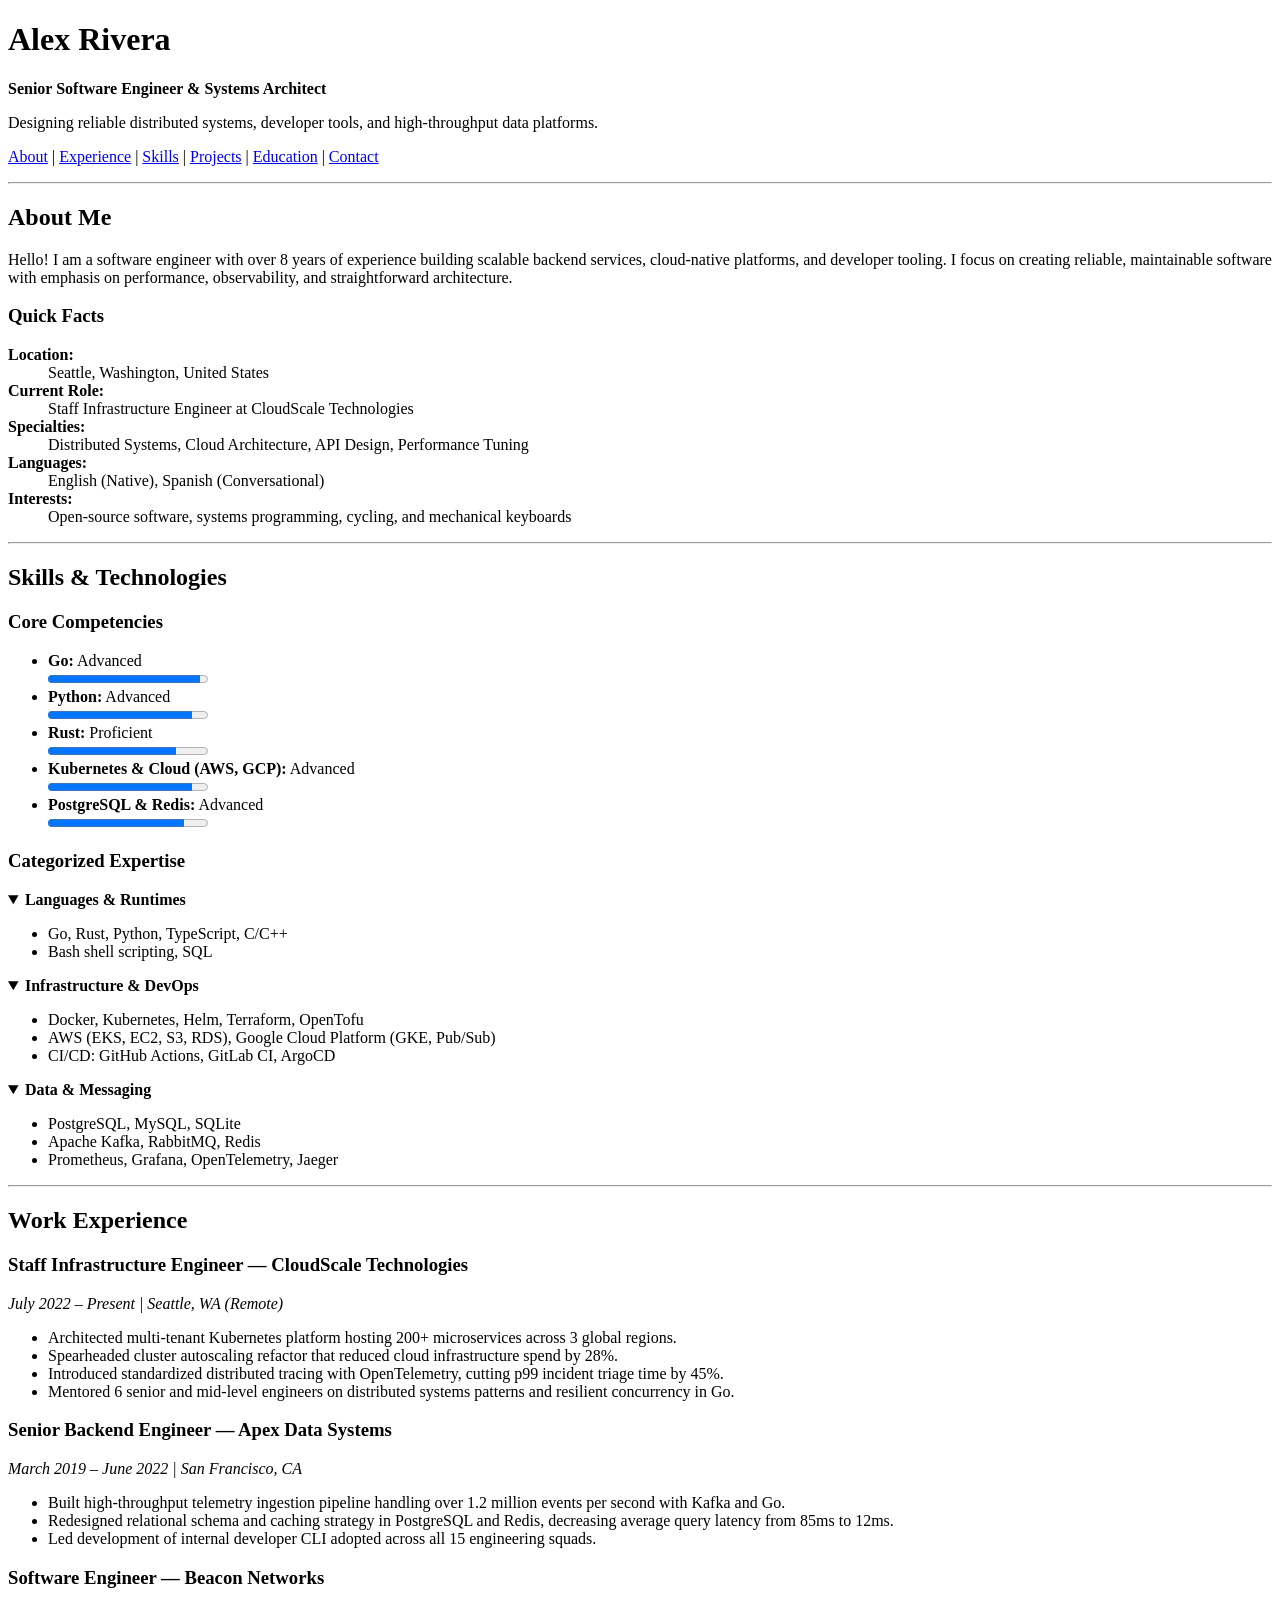
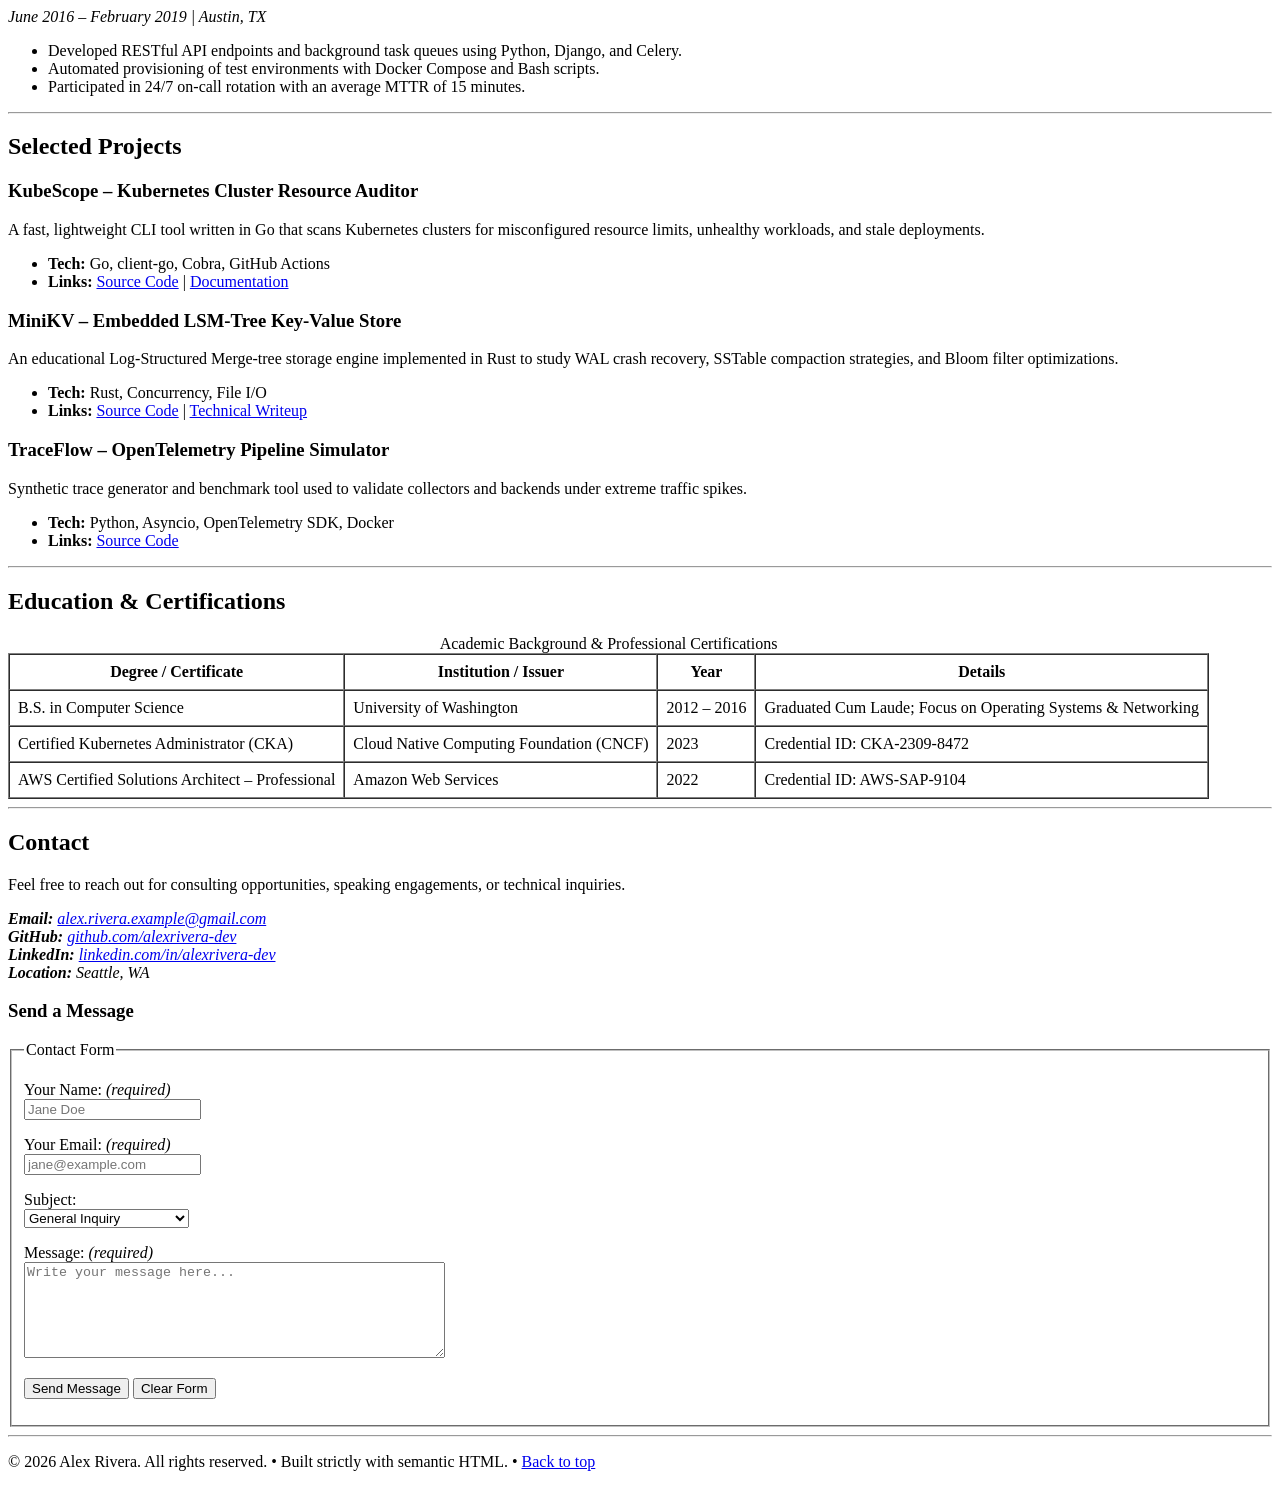
==== index.html @ 37f7c5a9 "initial website" ====
<!DOCTYPE html>
<html lang="en">

<head>
  <meta charset="UTF-8">
  <meta name="viewport" content="width=device-width, initial-scale=1.0">
  <title>Alex Rivera | Software Engineer &amp; Systems Architect</title>
</head>

<body>

  <!-- Header Section -->
  <header id="top">
    <h1>Alex Rivera</h1>
    <p><strong>Senior Software Engineer &amp; Systems Architect</strong></p>
    <p>Designing reliable distributed systems, developer tools, and high-throughput data platforms.</p>

    <nav aria-label="Page Navigation">
      <p>
        <a href="#about">About</a> |
        <a href="#experience">Experience</a> |
        <a href="#skills">Skills</a> |
        <a href="#projects">Projects</a> |
        <a href="#education">Education</a> |
        <a href="#contact">Contact</a>
      </p>
    </nav>
  </header>

  <hr>

  <!-- Main Content -->
  <main>
    <!-- About Section -->
    <section id="about">
      <h2>About Me</h2>
      <p>
        Hello! I am a software engineer with over 8 years of experience building scalable backend services,
        cloud-native platforms, and developer tooling. I focus on creating reliable, maintainable software
        with emphasis on performance, observability, and straightforward architecture.
      </p>

      <h3>Quick Facts</h3>
      <dl>
        <dt><strong>Location:</strong></dt>
        <dd>Seattle, Washington, United States</dd>

        <dt><strong>Current Role:</strong></dt>
        <dd>Staff Infrastructure Engineer at CloudScale Technologies</dd>

        <dt><strong>Specialties:</strong></dt>
        <dd>Distributed Systems, Cloud Architecture, API Design, Performance Tuning</dd>

        <dt><strong>Languages:</strong></dt>
        <dd>English (Native), Spanish (Conversational)</dd>

        <dt><strong>Interests:</strong></dt>
        <dd>Open-source software, systems programming, cycling, and mechanical keyboards</dd>
      </dl>
    </section>

    <hr>

    <!-- Skills Section -->
    <section id="skills">
      <h2>Skills &amp; Technologies</h2>

      <h3>Core Competencies</h3>
      <ul>
        <li>
          <strong>Go:</strong> Advanced
          <br>
          <progress value="95" max="100">95%</progress>
        </li>
        <li>
          <strong>Python:</strong> Advanced
          <br>
          <progress value="90" max="100">90%</progress>
        </li>
        <li>
          <strong>Rust:</strong> Proficient
          <br>
          <progress value="80" max="100">80%</progress>
        </li>
        <li>
          <strong>Kubernetes &amp; Cloud (AWS, GCP):</strong> Advanced
          <br>
          <progress value="90" max="100">90%</progress>
        </li>
        <li>
          <strong>PostgreSQL &amp; Redis:</strong> Advanced
          <br>
          <progress value="85" max="100">85%</progress>
        </li>
      </ul>

      <h3>Categorized Expertise</h3>
      <details open>
        <summary><strong>Languages &amp; Runtimes</strong></summary>
        <ul>
          <li>Go, Rust, Python, TypeScript, C/C++</li>
          <li>Bash shell scripting, SQL</li>
        </ul>
      </details>

      <details open>
        <summary><strong>Infrastructure &amp; DevOps</strong></summary>
        <ul>
          <li>Docker, Kubernetes, Helm, Terraform, OpenTofu</li>
          <li>AWS (EKS, EC2, S3, RDS), Google Cloud Platform (GKE, Pub/Sub)</li>
          <li>CI/CD: GitHub Actions, GitLab CI, ArgoCD</li>
        </ul>
      </details>

      <details open>
        <summary><strong>Data &amp; Messaging</strong></summary>
        <ul>
          <li>PostgreSQL, MySQL, SQLite</li>
          <li>Apache Kafka, RabbitMQ, Redis</li>
          <li>Prometheus, Grafana, OpenTelemetry, Jaeger</li>
        </ul>
      </details>
    </section>

    <hr>

    <!-- Experience Section -->
    <section id="experience">
      <h2>Work Experience</h2>

      <article>
        <h3>Staff Infrastructure Engineer &mdash; CloudScale Technologies</h3>
        <p><em>July 2022 &ndash; Present | Seattle, WA (Remote)</em></p>
        <ul>
          <li>Architected multi-tenant Kubernetes platform hosting 200+ microservices across 3 global regions.</li>
          <li>Spearheaded cluster autoscaling refactor that reduced cloud infrastructure spend by 28%.</li>
          <li>Introduced standardized distributed tracing with OpenTelemetry, cutting p99 incident triage time by 45%.
          </li>
          <li>Mentored 6 senior and mid-level engineers on distributed systems patterns and resilient concurrency in Go.
          </li>
        </ul>
      </article>

      <article>
        <h3>Senior Backend Engineer &mdash; Apex Data Systems</h3>
        <p><em>March 2019 &ndash; June 2022 | San Francisco, CA</em></p>
        <ul>
          <li>Built high-throughput telemetry ingestion pipeline handling over 1.2 million events per second with Kafka
            and Go.</li>
          <li>Redesigned relational schema and caching strategy in PostgreSQL and Redis, decreasing average query
            latency from 85ms to 12ms.</li>
          <li>Led development of internal developer CLI adopted across all 15 engineering squads.</li>
        </ul>
      </article>

      <article>
        <h3>Software Engineer &mdash; Beacon Networks</h3>
        <p><em>June 2016 &ndash; February 2019 | Austin, TX</em></p>
        <ul>
          <li>Developed RESTful API endpoints and background task queues using Python, Django, and Celery.</li>
          <li>Automated provisioning of test environments with Docker Compose and Bash scripts.</li>
          <li>Participated in 24/7 on-call rotation with an average MTTR of 15 minutes.</li>
        </ul>
      </article>
    </section>

    <hr>

    <!-- Projects Section -->
    <section id="projects">
      <h2>Selected Projects</h2>

      <article>
        <h3>KubeScope &ndash; Kubernetes Cluster Resource Auditor</h3>
        <p>
          A fast, lightweight CLI tool written in Go that scans Kubernetes clusters for misconfigured resource limits,
          unhealthy workloads, and stale deployments.
        </p>
        <ul>
          <li><strong>Tech:</strong> Go, client-go, Cobra, GitHub Actions</li>
          <li><strong>Links:</strong> <a href="https://github.com" target="_blank" rel="noopener noreferrer">Source
              Code</a> | <a href="https://github.com" target="_blank" rel="noopener noreferrer">Documentation</a></li>
        </ul>
      </article>

      <article>
        <h3>MiniKV &ndash; Embedded LSM-Tree Key-Value Store</h3>
        <p>
          An educational Log-Structured Merge-tree storage engine implemented in Rust to study WAL crash recovery,
          SSTable compaction strategies, and Bloom filter optimizations.
        </p>
        <ul>
          <li><strong>Tech:</strong> Rust, Concurrency, File I/O</li>
          <li><strong>Links:</strong> <a href="https://github.com" target="_blank" rel="noopener noreferrer">Source
              Code</a> | <a href="https://github.com" target="_blank" rel="noopener noreferrer">Technical Writeup</a>
          </li>
        </ul>
      </article>

      <article>
        <h3>TraceFlow &ndash; OpenTelemetry Pipeline Simulator</h3>
        <p>
          Synthetic trace generator and benchmark tool used to validate collectors and backends under extreme traffic
          spikes.
        </p>
        <ul>
          <li><strong>Tech:</strong> Python, Asyncio, OpenTelemetry SDK, Docker</li>
          <li><strong>Links:</strong> <a href="https://github.com" target="_blank" rel="noopener noreferrer">Source
              Code</a></li>
        </ul>
      </article>
    </section>

    <hr>

    <!-- Education & Credentials Section -->
    <section id="education">
      <h2>Education &amp; Certifications</h2>

      <table border="1" cellpadding="8" cellspacing="0">
        <caption>Academic Background &amp; Professional Certifications</caption>
        <thead>
          <tr>
            <th scope="col">Degree / Certificate</th>
            <th scope="col">Institution / Issuer</th>
            <th scope="col">Year</th>
            <th scope="col">Details</th>
          </tr>
        </thead>
        <tbody>
          <tr>
            <td>B.S. in Computer Science</td>
            <td>University of Washington</td>
            <td>2012 &ndash; 2016</td>
            <td>Graduated Cum Laude; Focus on Operating Systems &amp; Networking</td>
          </tr>
          <tr>
            <td>Certified Kubernetes Administrator (CKA)</td>
            <td>Cloud Native Computing Foundation (CNCF)</td>
            <td>2023</td>
            <td>Credential ID: CKA-2309-8472</td>
          </tr>
          <tr>
            <td>AWS Certified Solutions Architect &ndash; Professional</td>
            <td>Amazon Web Services</td>
            <td>2022</td>
            <td>Credential ID: AWS-SAP-9104</td>
          </tr>
        </tbody>
      </table>
    </section>

    <hr>

    <!-- Contact Section -->
    <section id="contact">
      <h2>Contact</h2>
      <p>Feel free to reach out for consulting opportunities, speaking engagements, or technical inquiries.</p>

      <address>
        <p>
          <strong>Email:</strong> <a href="mailto:alex.rivera.example@gmail.com">alex.rivera.example@gmail.com</a><br>
          <strong>GitHub:</strong> <a href="https://github.com" target="_blank"
            rel="noopener noreferrer">github.com/alexrivera-dev</a><br>
          <strong>LinkedIn:</strong> <a href="https://linkedin.com" target="_blank"
            rel="noopener noreferrer">linkedin.com/in/alexrivera-dev</a><br>
          <strong>Location:</strong> Seattle, WA
        </p>
      </address>

      <h3>Send a Message</h3>
      <form action="#" method="post">
        <fieldset>
          <legend>Contact Form</legend>

          <p>
            <label for="name">Your Name: <em>(required)</em></label><br>
            <input type="text" id="name" name="name" required placeholder="Jane Doe">
          </p>

          <p>
            <label for="email">Your Email: <em>(required)</em></label><br>
            <input type="email" id="email" name="email" required placeholder="jane@example.com">
          </p>

          <p>
            <label for="subject">Subject:</label><br>
            <select id="subject" name="subject">
              <option value="general">General Inquiry</option>
              <option value="consulting">Consulting / Contracting</option>
              <option value="speaking">Speaking / Conference</option>
              <option value="other">Other</option>
            </select>
          </p>

          <p>
            <label for="message">Message: <em>(required)</em></label><br>
            <textarea id="message" name="message" rows="6" cols="50" required
              placeholder="Write your message here..."></textarea>
          </p>

          <p>
            <button type="submit">Send Message</button>
            <button type="reset">Clear Form</button>
          </p>
        </fieldset>
      </form>
    </section>
  </main>

  <hr>

  <!-- Footer -->
  <footer>
    <p>
      &copy; 2026 Alex Rivera. All rights reserved.
      &bull; Built strictly with semantic HTML.
      &bull; <a href="#top">Back to top</a>
    </p>
  </footer>

</body>

</html>
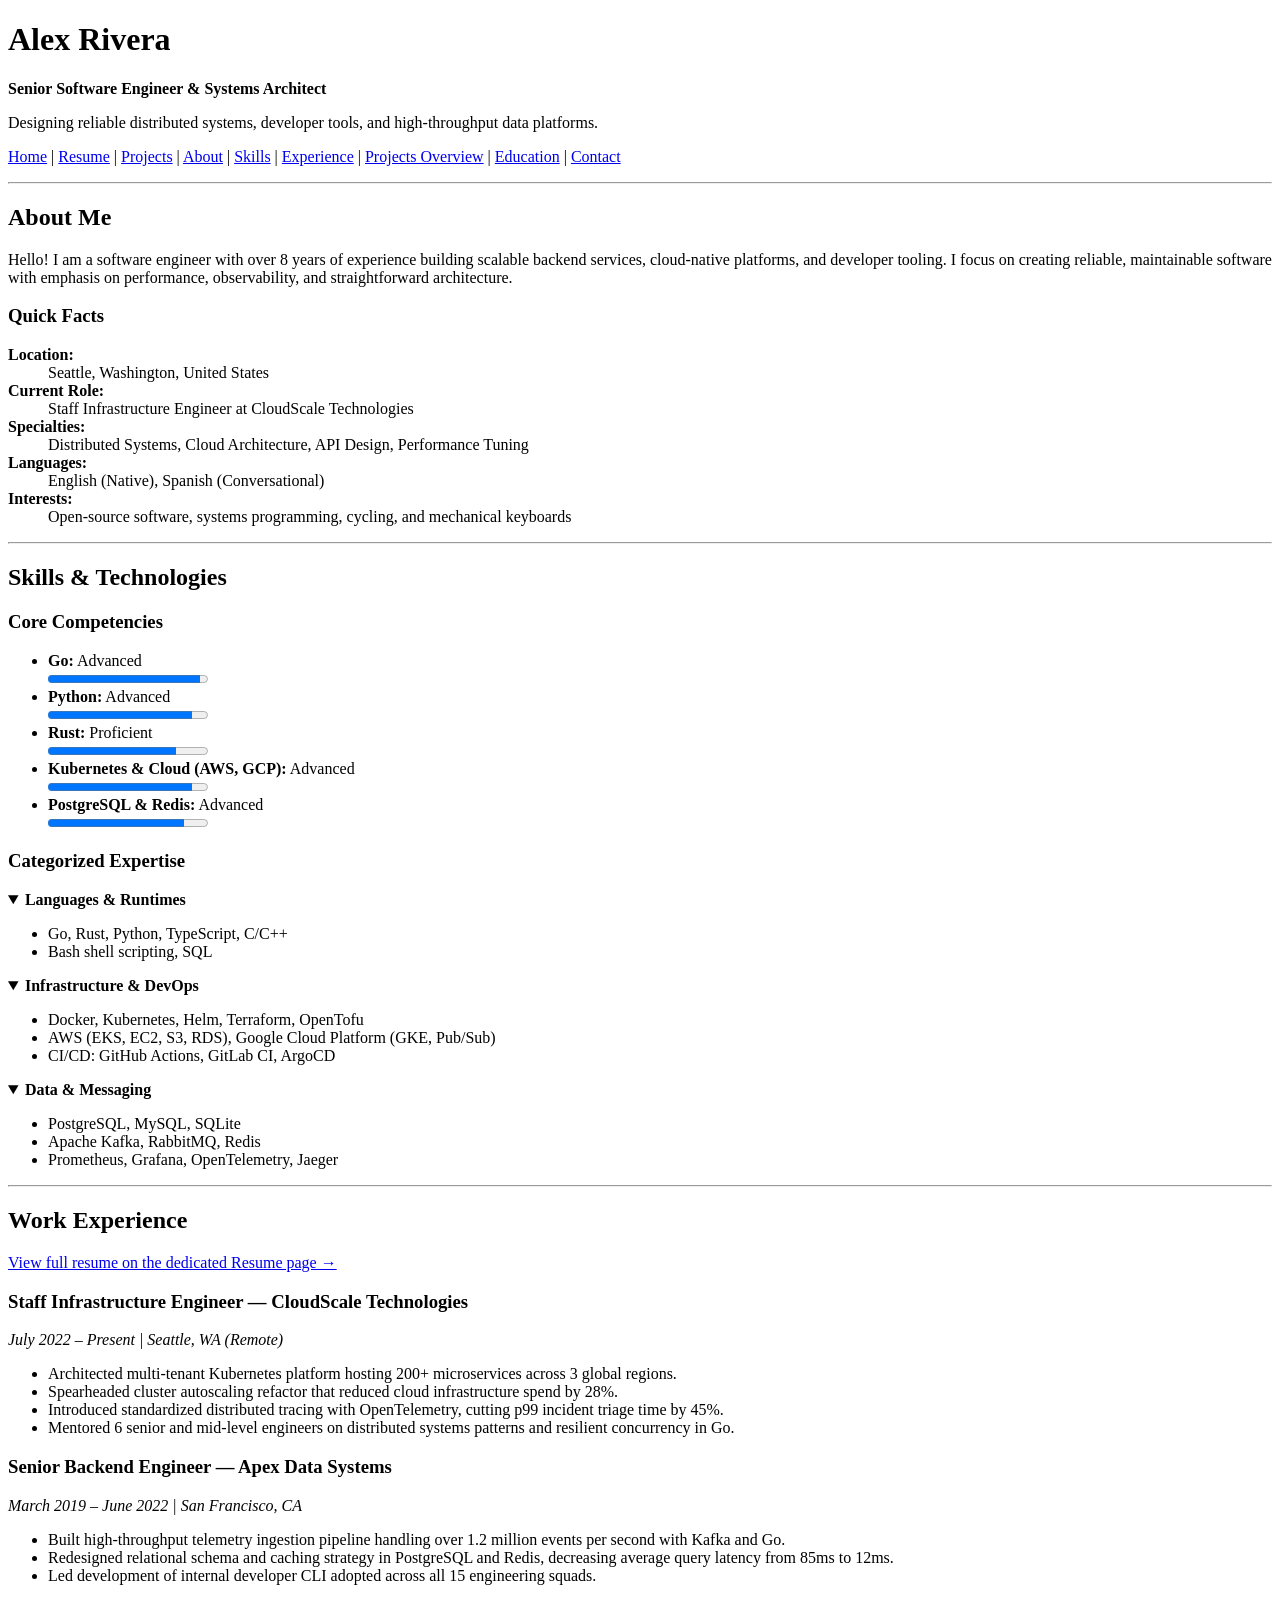
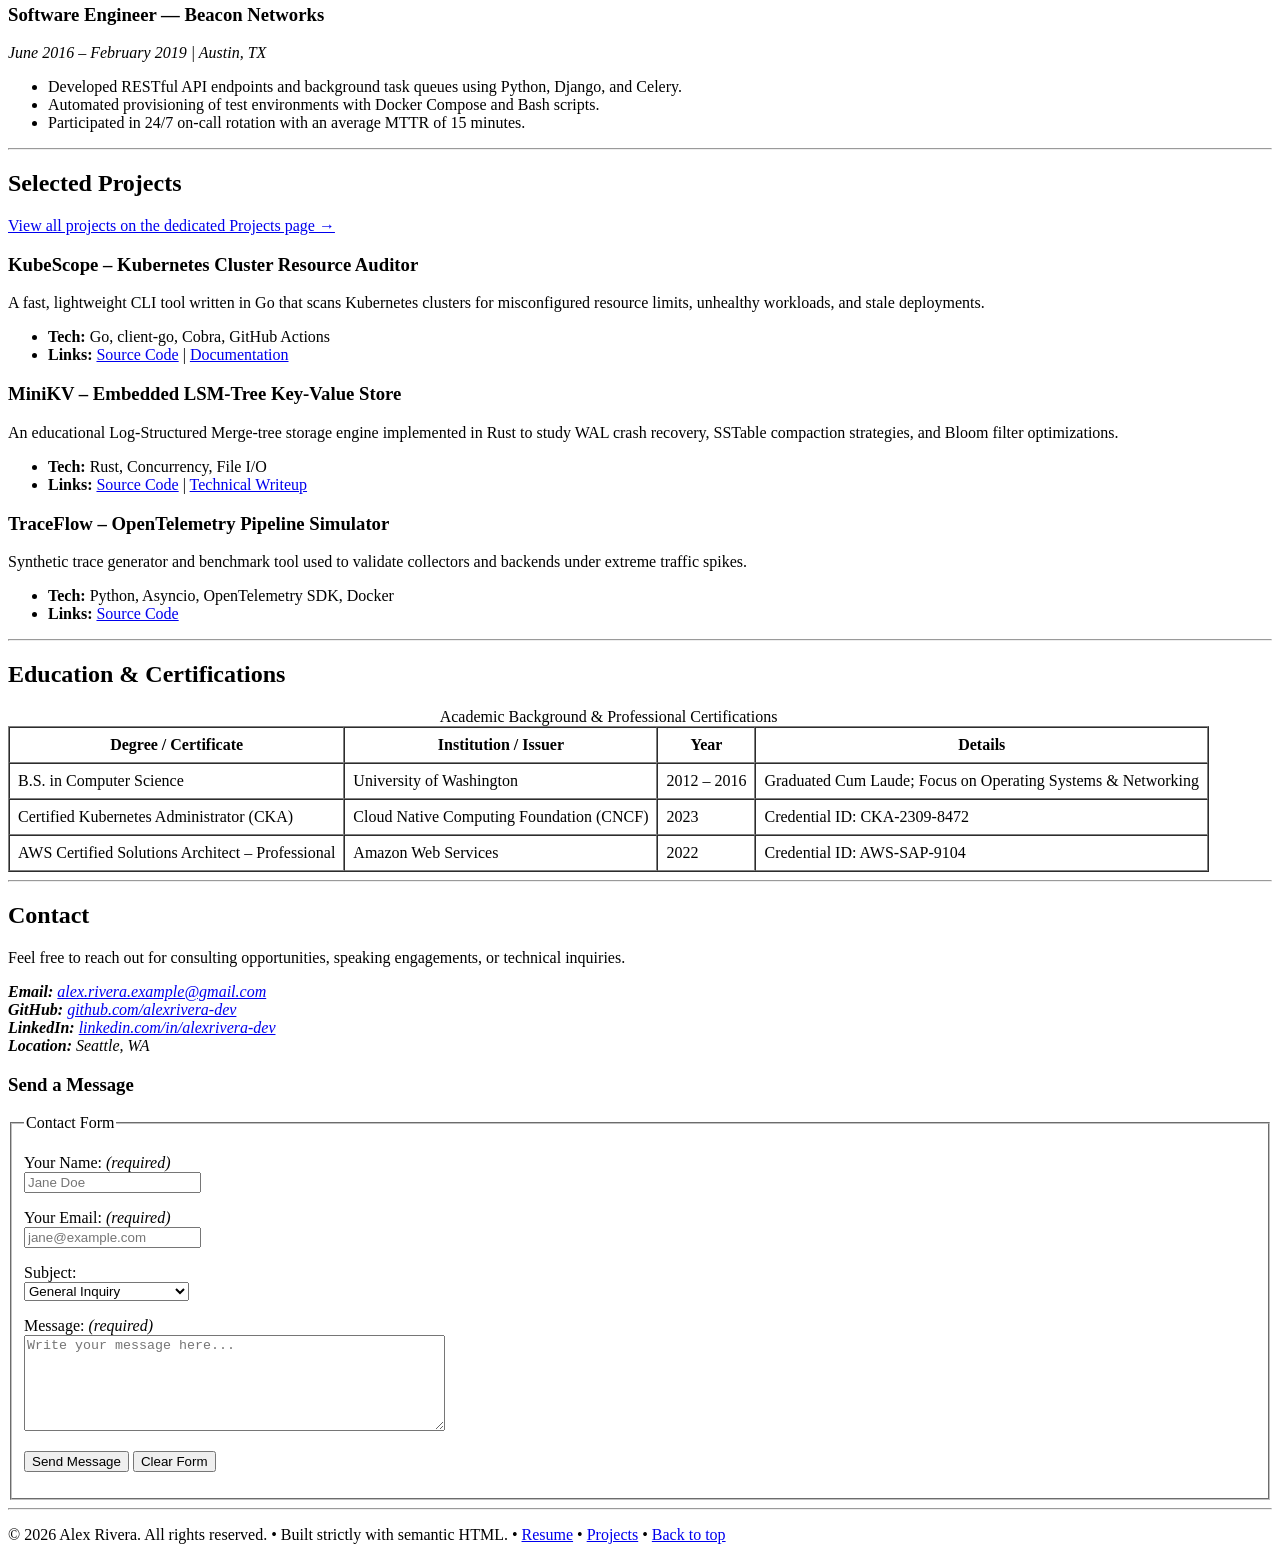
==== commit 86dc49b6: "initialize sub-pages" ====
--- a/index.html
+++ b/index.html
@@ -5,6 +5,7 @@
   <meta charset="UTF-8">
   <meta name="viewport" content="width=device-width, initial-scale=1.0">
   <title>Alex Rivera | Software Engineer &amp; Systems Architect</title>
+  <link rel="stylesheet" href="styles.css">
 </head>
 
 <body>
@@ -17,10 +18,13 @@
 
     <nav aria-label="Page Navigation">
       <p>
+        <a href="index.html">Home</a> |
+        <a href="resume.html">Resume</a> |
+        <a href="projects.html">Projects</a> |
         <a href="#about">About</a> |
+        <a href="#skills">Skills</a> |
         <a href="#experience">Experience</a> |
-        <a href="#skills">Skills</a> |
-        <a href="#projects">Projects</a> |
+        <a href="#projects">Projects Overview</a> |
         <a href="#education">Education</a> |
         <a href="#contact">Contact</a>
       </p>
@@ -127,6 +131,7 @@
     <!-- Experience Section -->
     <section id="experience">
       <h2>Work Experience</h2>
+      <p><a href="resume.html">View full resume on the dedicated Resume page &rarr;</a></p>
 
       <article>
         <h3>Staff Infrastructure Engineer &mdash; CloudScale Technologies</h3>
@@ -169,6 +174,7 @@
     <!-- Projects Section -->
     <section id="projects">
       <h2>Selected Projects</h2>
+      <p><a href="projects.html">View all projects on the dedicated Projects page &rarr;</a></p>
 
       <article>
         <h3>KubeScope &ndash; Kubernetes Cluster Resource Auditor</h3>
@@ -315,6 +321,8 @@
     <p>
       &copy; 2026 Alex Rivera. All rights reserved.
       &bull; Built strictly with semantic HTML.
+      &bull; <a href="resume.html">Resume</a>
+      &bull; <a href="projects.html">Projects</a>
       &bull; <a href="#top">Back to top</a>
     </p>
   </footer>
--- a/styles.css
+++ b/styles.css
@@ -0,0 +1,2 @@
+/* styles.css */
+/* Stylesheet for portfolio website */
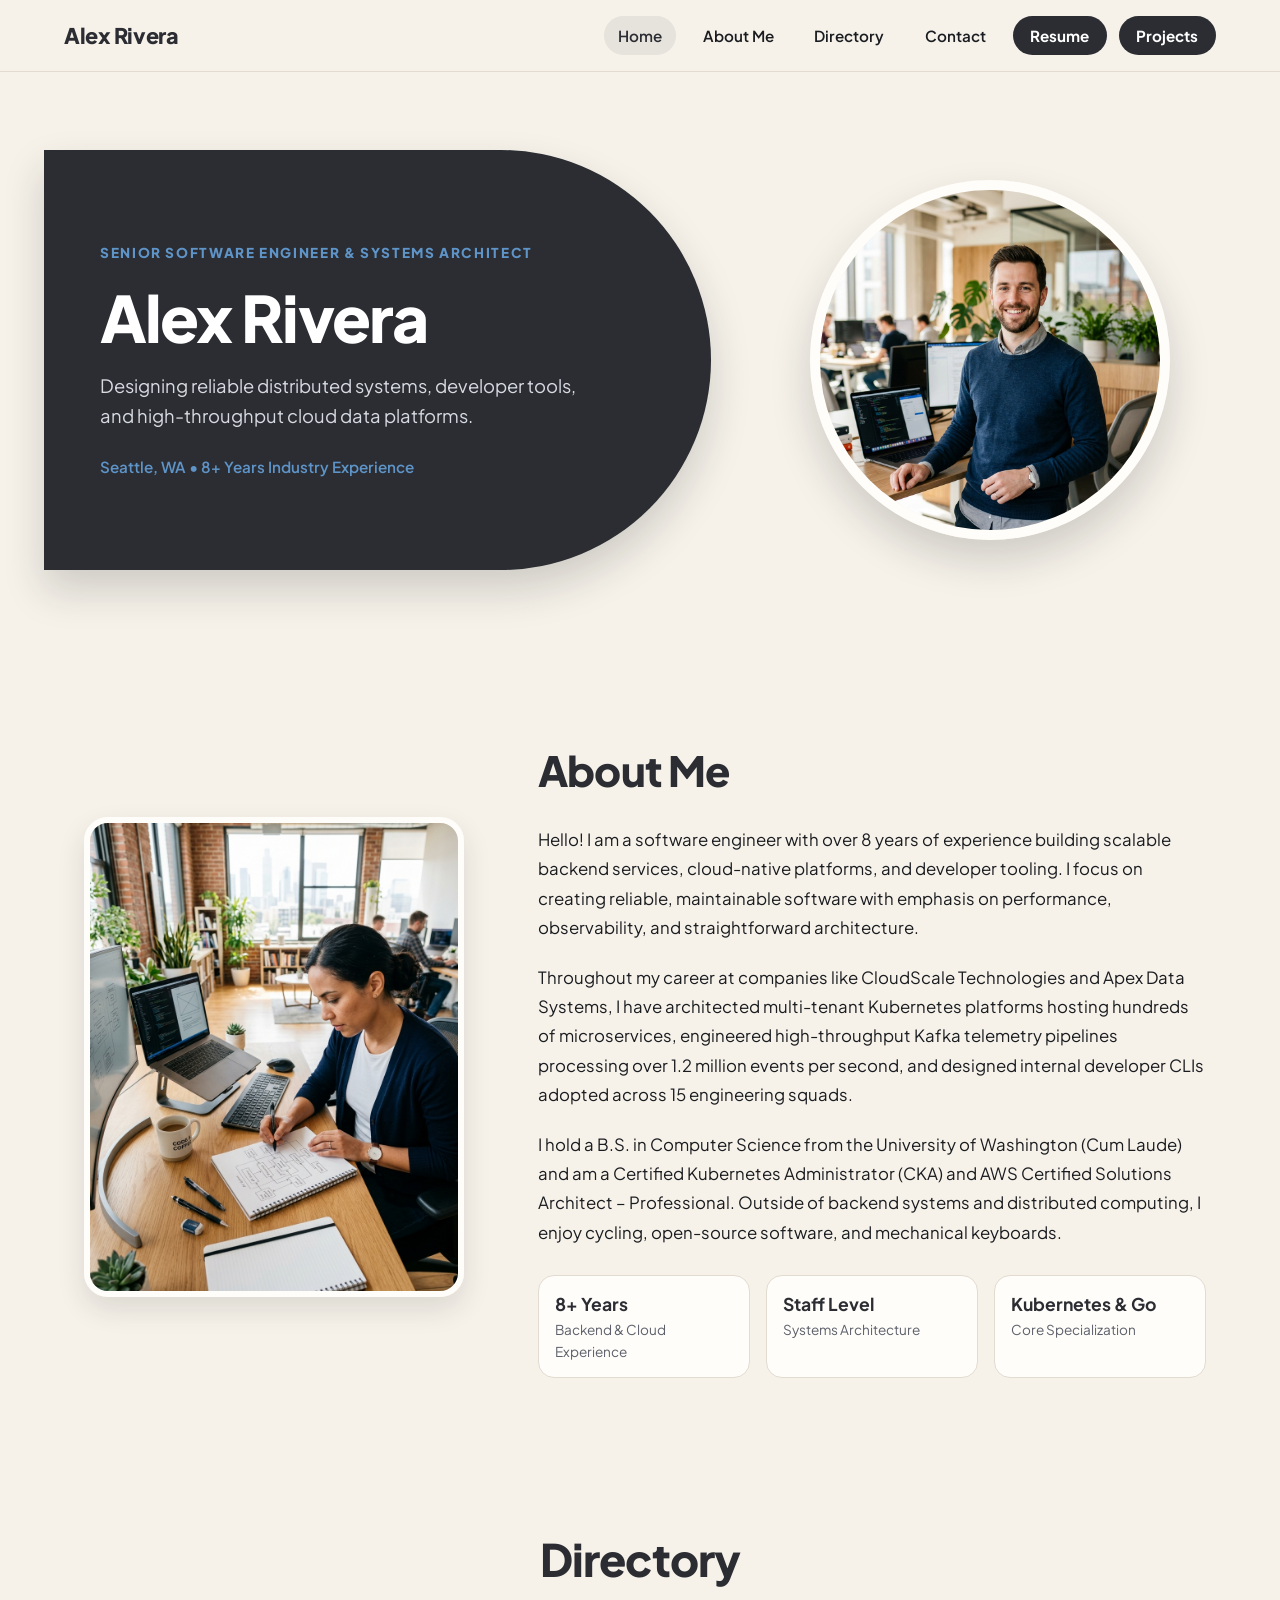
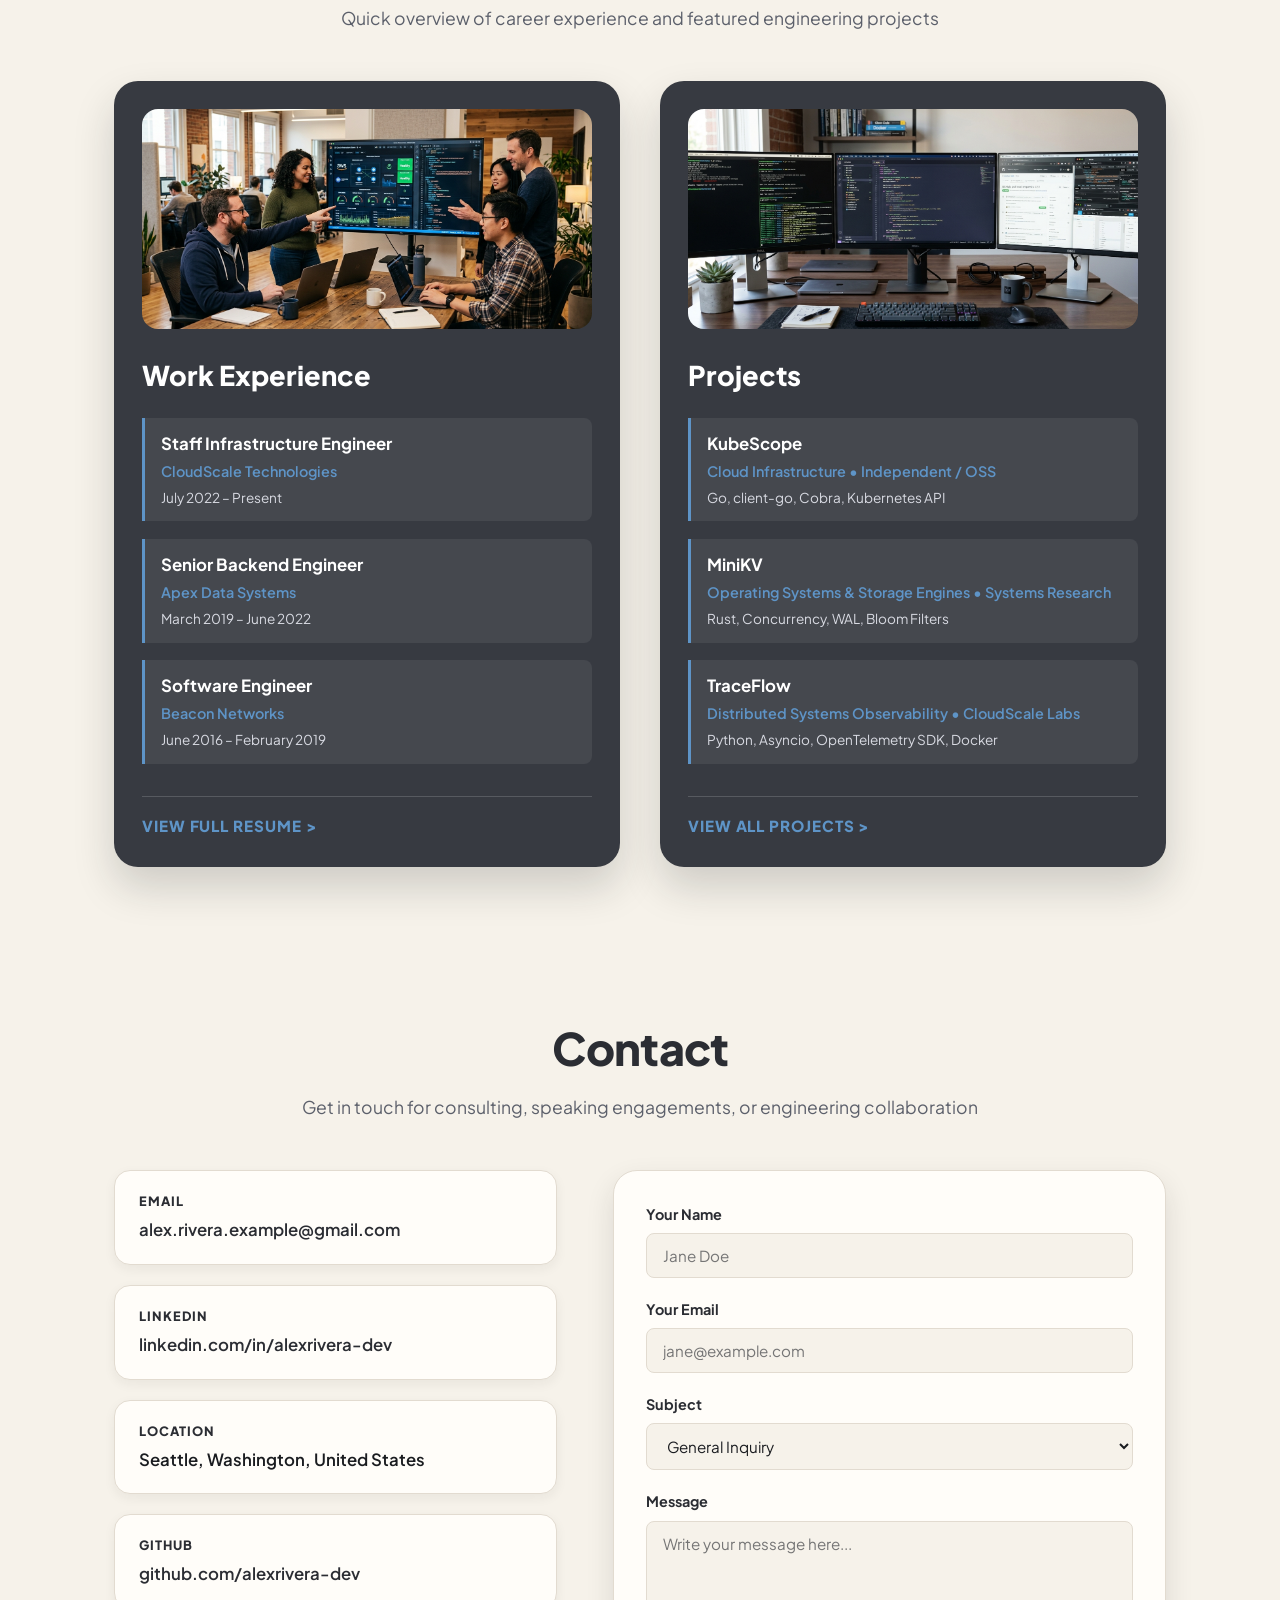
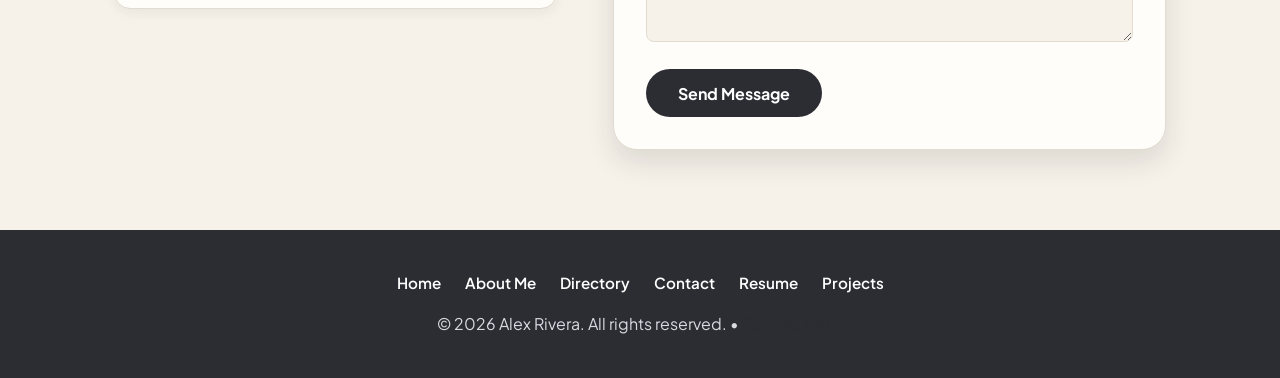
==== commit 2a295088: "format website and customize theme" ====
--- a/index.html
+++ b/index.html
@@ -10,321 +10,238 @@
 
 <body>
 
-  <!-- Header Section -->
-  <header id="top">
-    <h1>Alex Rivera</h1>
-    <p><strong>Senior Software Engineer &amp; Systems Architect</strong></p>
-    <p>Designing reliable distributed systems, developer tools, and high-throughput data platforms.</p>
-
-    <nav aria-label="Page Navigation">
-      <p>
-        <a href="index.html">Home</a> |
-        <a href="resume.html">Resume</a> |
-        <a href="projects.html">Projects</a> |
-        <a href="#about">About</a> |
-        <a href="#skills">Skills</a> |
-        <a href="#experience">Experience</a> |
-        <a href="#projects">Projects Overview</a> |
-        <a href="#education">Education</a> |
-        <a href="#contact">Contact</a>
-      </p>
+  <!-- Global Header Navigation -->
+  <header class="site-header">
+    <nav class="nav-container" aria-label="Main Navigation">
+      <a href="index.html" class="nav-brand">Alex Rivera</a>
+      <div class="nav-links">
+        <a href="#intro" class="nav-link active">Home</a>
+        <a href="#about" class="nav-link">About Me</a>
+        <a href="#directory" class="nav-link">Directory</a>
+        <a href="#contact" class="nav-link">Contact</a>
+        <a href="resume.html" class="nav-link nav-btn-pill">Resume</a>
+        <a href="projects.html" class="nav-link nav-btn-pill">Projects</a>
+      </div>
     </nav>
   </header>
 
-  <hr>
-
-  <!-- Main Content -->
   <main>
-    <!-- About Section -->
-    <section id="about">
-      <h2>About Me</h2>
-      <p>
-        Hello! I am a software engineer with over 8 years of experience building scalable backend services,
-        cloud-native platforms, and developer tooling. I focus on creating reliable, maintainable software
-        with emphasis on performance, observability, and straightforward architecture.
-      </p>
-
-      <h3>Quick Facts</h3>
-      <dl>
-        <dt><strong>Location:</strong></dt>
-        <dd>Seattle, Washington, United States</dd>
-
-        <dt><strong>Current Role:</strong></dt>
-        <dd>Staff Infrastructure Engineer at CloudScale Technologies</dd>
-
-        <dt><strong>Specialties:</strong></dt>
-        <dd>Distributed Systems, Cloud Architecture, API Design, Performance Tuning</dd>
-
-        <dt><strong>Languages:</strong></dt>
-        <dd>English (Native), Spanish (Conversational)</dd>
-
-        <dt><strong>Interests:</strong></dt>
-        <dd>Open-source software, systems programming, cycling, and mechanical keyboards</dd>
-      </dl>
-    </section>
-
-    <hr>
-
-    <!-- Skills Section -->
-    <section id="skills">
-      <h2>Skills &amp; Technologies</h2>
-
-      <h3>Core Competencies</h3>
-      <ul>
-        <li>
-          <strong>Go:</strong> Advanced
-          <br>
-          <progress value="95" max="100">95%</progress>
-        </li>
-        <li>
-          <strong>Python:</strong> Advanced
-          <br>
-          <progress value="90" max="100">90%</progress>
-        </li>
-        <li>
-          <strong>Rust:</strong> Proficient
-          <br>
-          <progress value="80" max="100">80%</progress>
-        </li>
-        <li>
-          <strong>Kubernetes &amp; Cloud (AWS, GCP):</strong> Advanced
-          <br>
-          <progress value="90" max="100">90%</progress>
-        </li>
-        <li>
-          <strong>PostgreSQL &amp; Redis:</strong> Advanced
-          <br>
-          <progress value="85" max="100">85%</progress>
-        </li>
-      </ul>
-
-      <h3>Categorized Expertise</h3>
-      <details open>
-        <summary><strong>Languages &amp; Runtimes</strong></summary>
-        <ul>
-          <li>Go, Rust, Python, TypeScript, C/C++</li>
-          <li>Bash shell scripting, SQL</li>
-        </ul>
-      </details>
-
-      <details open>
-        <summary><strong>Infrastructure &amp; DevOps</strong></summary>
-        <ul>
-          <li>Docker, Kubernetes, Helm, Terraform, OpenTofu</li>
-          <li>AWS (EKS, EC2, S3, RDS), Google Cloud Platform (GKE, Pub/Sub)</li>
-          <li>CI/CD: GitHub Actions, GitLab CI, ArgoCD</li>
-        </ul>
-      </details>
-
-      <details open>
-        <summary><strong>Data &amp; Messaging</strong></summary>
-        <ul>
-          <li>PostgreSQL, MySQL, SQLite</li>
-          <li>Apache Kafka, RabbitMQ, Redis</li>
-          <li>Prometheus, Grafana, OpenTelemetry, Jaeger</li>
-        </ul>
-      </details>
-    </section>
-
-    <hr>
-
-    <!-- Experience Section -->
-    <section id="experience">
-      <h2>Work Experience</h2>
-      <p><a href="resume.html">View full resume on the dedicated Resume page &rarr;</a></p>
-
-      <article>
-        <h3>Staff Infrastructure Engineer &mdash; CloudScale Technologies</h3>
-        <p><em>July 2022 &ndash; Present | Seattle, WA (Remote)</em></p>
-        <ul>
-          <li>Architected multi-tenant Kubernetes platform hosting 200+ microservices across 3 global regions.</li>
-          <li>Spearheaded cluster autoscaling refactor that reduced cloud infrastructure spend by 28%.</li>
-          <li>Introduced standardized distributed tracing with OpenTelemetry, cutting p99 incident triage time by 45%.
-          </li>
-          <li>Mentored 6 senior and mid-level engineers on distributed systems patterns and resilient concurrency in Go.
-          </li>
-        </ul>
-      </article>
-
-      <article>
-        <h3>Senior Backend Engineer &mdash; Apex Data Systems</h3>
-        <p><em>March 2019 &ndash; June 2022 | San Francisco, CA</em></p>
-        <ul>
-          <li>Built high-throughput telemetry ingestion pipeline handling over 1.2 million events per second with Kafka
-            and Go.</li>
-          <li>Redesigned relational schema and caching strategy in PostgreSQL and Redis, decreasing average query
-            latency from 85ms to 12ms.</li>
-          <li>Led development of internal developer CLI adopted across all 15 engineering squads.</li>
-        </ul>
-      </article>
-
-      <article>
-        <h3>Software Engineer &mdash; Beacon Networks</h3>
-        <p><em>June 2016 &ndash; February 2019 | Austin, TX</em></p>
-        <ul>
-          <li>Developed RESTful API endpoints and background task queues using Python, Django, and Celery.</li>
-          <li>Automated provisioning of test environments with Docker Compose and Bash scripts.</li>
-          <li>Participated in 24/7 on-call rotation with an average MTTR of 15 minutes.</li>
-        </ul>
-      </article>
-    </section>
-
-    <hr>
-
-    <!-- Projects Section -->
-    <section id="projects">
-      <h2>Selected Projects</h2>
-      <p><a href="projects.html">View all projects on the dedicated Projects page &rarr;</a></p>
-
-      <article>
-        <h3>KubeScope &ndash; Kubernetes Cluster Resource Auditor</h3>
-        <p>
-          A fast, lightweight CLI tool written in Go that scans Kubernetes clusters for misconfigured resource limits,
-          unhealthy workloads, and stale deployments.
-        </p>
-        <ul>
-          <li><strong>Tech:</strong> Go, client-go, Cobra, GitHub Actions</li>
-          <li><strong>Links:</strong> <a href="https://github.com" target="_blank" rel="noopener noreferrer">Source
-              Code</a> | <a href="https://github.com" target="_blank" rel="noopener noreferrer">Documentation</a></li>
-        </ul>
-      </article>
-
-      <article>
-        <h3>MiniKV &ndash; Embedded LSM-Tree Key-Value Store</h3>
-        <p>
-          An educational Log-Structured Merge-tree storage engine implemented in Rust to study WAL crash recovery,
-          SSTable compaction strategies, and Bloom filter optimizations.
-        </p>
-        <ul>
-          <li><strong>Tech:</strong> Rust, Concurrency, File I/O</li>
-          <li><strong>Links:</strong> <a href="https://github.com" target="_blank" rel="noopener noreferrer">Source
-              Code</a> | <a href="https://github.com" target="_blank" rel="noopener noreferrer">Technical Writeup</a>
-          </li>
-        </ul>
-      </article>
-
-      <article>
-        <h3>TraceFlow &ndash; OpenTelemetry Pipeline Simulator</h3>
-        <p>
-          Synthetic trace generator and benchmark tool used to validate collectors and backends under extreme traffic
-          spikes.
-        </p>
-        <ul>
-          <li><strong>Tech:</strong> Python, Asyncio, OpenTelemetry SDK, Docker</li>
-          <li><strong>Links:</strong> <a href="https://github.com" target="_blank" rel="noopener noreferrer">Source
-              Code</a></li>
-        </ul>
-      </article>
-    </section>
-
-    <hr>
-
-    <!-- Education & Credentials Section -->
-    <section id="education">
-      <h2>Education &amp; Certifications</h2>
-
-      <table border="1" cellpadding="8" cellspacing="0">
-        <caption>Academic Background &amp; Professional Certifications</caption>
-        <thead>
-          <tr>
-            <th scope="col">Degree / Certificate</th>
-            <th scope="col">Institution / Issuer</th>
-            <th scope="col">Year</th>
-            <th scope="col">Details</th>
-          </tr>
-        </thead>
-        <tbody>
-          <tr>
-            <td>B.S. in Computer Science</td>
-            <td>University of Washington</td>
-            <td>2012 &ndash; 2016</td>
-            <td>Graduated Cum Laude; Focus on Operating Systems &amp; Networking</td>
-          </tr>
-          <tr>
-            <td>Certified Kubernetes Administrator (CKA)</td>
-            <td>Cloud Native Computing Foundation (CNCF)</td>
-            <td>2023</td>
-            <td>Credential ID: CKA-2309-8472</td>
-          </tr>
-          <tr>
-            <td>AWS Certified Solutions Architect &ndash; Professional</td>
-            <td>Amazon Web Services</td>
-            <td>2022</td>
-            <td>Credential ID: AWS-SAP-9104</td>
-          </tr>
-        </tbody>
-      </table>
-    </section>
-
-    <hr>
-
-    <!-- Contact Section -->
-    <section id="contact">
-      <h2>Contact</h2>
-      <p>Feel free to reach out for consulting opportunities, speaking engagements, or technical inquiries.</p>
-
-      <address>
-        <p>
-          <strong>Email:</strong> <a href="mailto:alex.rivera.example@gmail.com">alex.rivera.example@gmail.com</a><br>
-          <strong>GitHub:</strong> <a href="https://github.com" target="_blank"
-            rel="noopener noreferrer">github.com/alexrivera-dev</a><br>
-          <strong>LinkedIn:</strong> <a href="https://linkedin.com" target="_blank"
-            rel="noopener noreferrer">linkedin.com/in/alexrivera-dev</a><br>
-          <strong>Location:</strong> Seattle, WA
-        </p>
-      </address>
-
-      <h3>Send a Message</h3>
-      <form action="#" method="post">
-        <fieldset>
-          <legend>Contact Form</legend>
-
-          <p>
-            <label for="name">Your Name: <em>(required)</em></label><br>
-            <input type="text" id="name" name="name" required placeholder="Jane Doe">
-          </p>
-
-          <p>
-            <label for="email">Your Email: <em>(required)</em></label><br>
-            <input type="email" id="email" name="email" required placeholder="jane@example.com">
-          </p>
-
-          <p>
-            <label for="subject">Subject:</label><br>
-            <select id="subject" name="subject">
-              <option value="general">General Inquiry</option>
-              <option value="consulting">Consulting / Contracting</option>
-              <option value="speaking">Speaking / Conference</option>
-              <option value="other">Other</option>
-            </select>
-          </p>
-
-          <p>
-            <label for="message">Message: <em>(required)</em></label><br>
-            <textarea id="message" name="message" rows="6" cols="50" required
-              placeholder="Write your message here..."></textarea>
-          </p>
-
-          <p>
-            <button type="submit">Send Message</button>
-            <button type="reset">Clear Form</button>
-          </p>
-        </fieldset>
-      </form>
+    <!-- Section 1: Intro (Format of website1.png) -->
+    <section id="intro" class="intro-section" aria-label="Introduction">
+      <div class="intro-grid">
+        <!-- Shape on the left: Name and short introduction -->
+        <div class="intro-shape-left">
+          <p class="intro-tag">Senior Software Engineer &amp; Systems Architect</p>
+          <h1 class="intro-title">Alex Rivera</h1>
+          <p class="intro-description">
+            Designing reliable distributed systems, developer tools, and high-throughput cloud data platforms.
+          </p>
+          <p class="intro-meta">Seattle, WA &bull; 8+ Years Industry Experience</p>
+        </div>
+
+        <!-- Shape on the right: Picture of me -->
+        <div class="intro-shape-right">
+          <img src="images/profile_hero.jpg" alt="Alex Rivera portrait" class="intro-portrait-circle">
+        </div>
+      </div>
+    </section>
+
+    <!-- Section 2: About Me (Format of website2.png) -->
+    <section id="about" class="about-section" aria-label="About Me">
+      <div class="about-grid">
+        <!-- Picture on the left as seen -->
+        <div class="about-image-wrapper">
+          <img src="images/about_me.jpg" alt="Alex Rivera working at desk" class="about-portrait">
+        </div>
+
+        <!-- Blurb on the right with title "About Me" -->
+        <div class="about-content">
+          <h2 class="about-heading">About Me</h2>
+          <p class="about-blurb">
+            Hello! I am a software engineer with over 8 years of experience building scalable backend services,
+            cloud-native platforms, and developer tooling. I focus on creating reliable, maintainable software
+            with emphasis on performance, observability, and straightforward architecture.
+          </p>
+          <p class="about-blurb">
+            Throughout my career at companies like CloudScale Technologies and Apex Data Systems, I have architected
+            multi-tenant Kubernetes platforms hosting hundreds of microservices, engineered high-throughput Kafka telemetry
+            pipelines processing over 1.2 million events per second, and designed internal developer CLIs adopted across 15 engineering squads.
+          </p>
+          <p class="about-blurb">
+            I hold a B.S. in Computer Science from the University of Washington (Cum Laude) and am a Certified Kubernetes
+            Administrator (CKA) and AWS Certified Solutions Architect &ndash; Professional. Outside of backend systems and distributed
+            computing, I enjoy cycling, open-source software, and mechanical keyboards.
+          </p>
+
+          <div class="about-highlights">
+            <div class="highlight-badge">
+              <strong>8+ Years</strong>
+              <span>Backend &amp; Cloud Experience</span>
+            </div>
+            <div class="highlight-badge">
+              <strong>Staff Level</strong>
+              <span>Systems Architecture</span>
+            </div>
+            <div class="highlight-badge">
+              <strong>Kubernetes &amp; Go</strong>
+              <span>Core Specialization</span>
+            </div>
+          </div>
+        </div>
+      </div>
+    </section>
+
+    <!-- Section 3: Directory (Format of website3.png with 2 boxes) -->
+    <section id="directory" class="directory-section" aria-label="Directory">
+      <div class="section-header-center">
+        <h2 class="directory-title">Directory</h2>
+        <p class="directory-subtitle">Quick overview of career experience and featured engineering projects</p>
+      </div>
+
+      <div class="directory-grid-two">
+        <!-- Box 1 (Left): Work Experience -->
+        <div class="directory-card">
+          <img src="images/work_experience.jpg" alt="Work Experience" class="directory-card-img">
+          <h3 class="directory-card-title">Work Experience</h3>
+          
+          <ul class="directory-items">
+            <li class="directory-item">
+              <strong class="directory-item-title">Staff Infrastructure Engineer</strong>
+              <span class="directory-item-subtitle">CloudScale Technologies</span>
+              <span class="directory-item-meta">July 2022 &ndash; Present</span>
+            </li>
+            <li class="directory-item">
+              <strong class="directory-item-title">Senior Backend Engineer</strong>
+              <span class="directory-item-subtitle">Apex Data Systems</span>
+              <span class="directory-item-meta">March 2019 &ndash; June 2022</span>
+            </li>
+            <li class="directory-item">
+              <strong class="directory-item-title">Software Engineer</strong>
+              <span class="directory-item-subtitle">Beacon Networks</span>
+              <span class="directory-item-meta">June 2016 &ndash; February 2019</span>
+            </li>
+          </ul>
+
+          <div class="directory-card-footer">
+            <a href="resume.html" class="directory-btn-link">VIEW FULL RESUME &gt;</a>
+          </div>
+        </div>
+
+        <!-- Box 2 (Right): Projects -->
+        <div class="directory-card">
+          <img src="images/projects_preview.jpg" alt="Projects" class="directory-card-img">
+          <h3 class="directory-card-title">Projects</h3>
+
+          <ul class="directory-items">
+            <li class="directory-item">
+              <strong class="directory-item-title">KubeScope</strong>
+              <span class="directory-item-subtitle">Cloud Infrastructure &bull; Independent / OSS</span>
+              <span class="directory-item-meta">Go, client-go, Cobra, Kubernetes API</span>
+            </li>
+            <li class="directory-item">
+              <strong class="directory-item-title">MiniKV</strong>
+              <span class="directory-item-subtitle">Operating Systems &amp; Storage Engines &bull; Systems Research</span>
+              <span class="directory-item-meta">Rust, Concurrency, WAL, Bloom Filters</span>
+            </li>
+            <li class="directory-item">
+              <strong class="directory-item-title">TraceFlow</strong>
+              <span class="directory-item-subtitle">Distributed Systems Observability &bull; CloudScale Labs</span>
+              <span class="directory-item-meta">Python, Asyncio, OpenTelemetry SDK, Docker</span>
+            </li>
+          </ul>
+
+          <div class="directory-card-footer">
+            <a href="projects.html" class="directory-btn-link">VIEW ALL PROJECTS &gt;</a>
+          </div>
+        </div>
+      </div>
+    </section>
+
+    <!-- Section 4: Contact -->
+    <section id="contact" class="contact-section" aria-label="Contact">
+      <div class="section-header-center">
+        <h2 class="directory-title">Contact</h2>
+        <p class="directory-subtitle">Get in touch for consulting, speaking engagements, or engineering collaboration</p>
+      </div>
+
+      <div class="contact-grid">
+        <!-- Space for email, linkedin, and location -->
+        <div class="contact-info-cards">
+          <div class="contact-card">
+            <span class="contact-label">Email</span>
+            <span class="contact-value">
+              <a href="mailto:alex.rivera.example@gmail.com">alex.rivera.example@gmail.com</a>
+            </span>
+          </div>
+
+          <div class="contact-card">
+            <span class="contact-label">LinkedIn</span>
+            <span class="contact-value">
+              <a href="https://linkedin.com" target="_blank" rel="noopener noreferrer">linkedin.com/in/alexrivera-dev</a>
+            </span>
+          </div>
+
+          <div class="contact-card">
+            <span class="contact-label">Location</span>
+            <span class="contact-value">Seattle, Washington, United States</span>
+          </div>
+
+          <div class="contact-card">
+            <span class="contact-label">GitHub</span>
+            <span class="contact-value">
+              <a href="https://github.com" target="_blank" rel="noopener noreferrer">github.com/alexrivera-dev</a>
+            </span>
+          </div>
+        </div>
+
+        <!-- Contact Form -->
+        <div class="contact-form-container">
+          <form action="#" method="post">
+            <div class="form-group">
+              <label for="name">Your Name</label>
+              <input type="text" id="name" name="name" class="form-input" required placeholder="Jane Doe">
+            </div>
+
+            <div class="form-group">
+              <label for="email">Your Email</label>
+              <input type="email" id="email" name="email" class="form-input" required placeholder="jane@example.com">
+            </div>
+
+            <div class="form-group">
+              <label for="subject">Subject</label>
+              <select id="subject" name="subject" class="form-select">
+                <option value="general">General Inquiry</option>
+                <option value="consulting">Consulting / Contracting</option>
+                <option value="speaking">Speaking / Conference</option>
+                <option value="other">Other</option>
+              </select>
+            </div>
+
+            <div class="form-group">
+              <label for="message">Message</label>
+              <textarea id="message" name="message" rows="5" class="form-textarea" required placeholder="Write your message here..."></textarea>
+            </div>
+
+            <button type="submit" class="form-btn-submit">Send Message</button>
+          </form>
+        </div>
+      </div>
     </section>
   </main>
 
-  <hr>
-
   <!-- Footer -->
-  <footer>
-    <p>
-      &copy; 2026 Alex Rivera. All rights reserved.
-      &bull; Built strictly with semantic HTML.
-      &bull; <a href="resume.html">Resume</a>
-      &bull; <a href="projects.html">Projects</a>
-      &bull; <a href="#top">Back to top</a>
-    </p>
+  <footer class="site-footer">
+    <div class="footer-content">
+      <div class="footer-links">
+        <a href="#intro">Home</a>
+        <a href="#about">About Me</a>
+        <a href="#directory">Directory</a>
+        <a href="#contact">Contact</a>
+        <a href="resume.html">Resume</a>
+        <a href="projects.html">Projects</a>
+      </div>
+      <p>&copy; 2026 Alex Rivera. All rights reserved. &bull; <a href="#intro">Back to top &uarr;</a></p>
+    </div>
   </footer>
 
 </body>
--- a/styles.css
+++ b/styles.css
@@ -1,2 +1,910 @@
-/* styles.css */
-/* Stylesheet for portfolio website */
+/* ==========================================================================
+   Alex Rivera - Portfolio Website Stylesheet
+   Theme: Light Beige Background & Dark Grey Secondary Color
+   ========================================================================== */
+
+@import url('https://fonts.googleapis.com/css2?family=Plus+Jakarta+Sans:wght@400;500;600;700;800&display=swap');
+
+:root {
+  /* Core Color System */
+  --bg-beige: #F6F2EA;
+  --bg-beige-card: #ECE6DA;
+  --bg-white: #FFFDF9;
+  
+  /* Dark Grey Secondary Color System */
+  --grey: #2B2D33;
+  --grey-dark: #1E2024;
+  --grey-card: #373A41;
+  --grey-surface: #42464F;
+  --grey-hover: #4F535D;
+  
+  /* Backward Compatibility Aliases */
+  --navy: var(--grey);
+  --navy-dark: var(--grey-dark);
+  --navy-card: var(--grey-card);
+  --navy-surface: var(--grey-surface);
+  --navy-hover: var(--grey-hover);
+  
+  --brown: var(--grey);
+  --brown-dark: var(--grey-dark);
+  --brown-card: var(--grey-card);
+  --brown-surface: var(--grey-surface);
+  --brown-hover: var(--grey-hover);
+  
+  /* Typography Colors */
+  --text-dark: #1A1C20;
+  --text-brown: var(--text-dark);
+  --text-navy: var(--text-dark);
+  --text-muted: #5C606B;
+  --text-light: #FFFFFF;
+  --text-subtle: #D8DAE2;
+  
+  /* Modern Accent (Refined Steel Slate / Soft Cyan) */
+  --accent-color: #5E94C7;
+  --accent-color-hover: #82B0DD;
+  --accent-warm: var(--accent-color);
+  --accent-warm-hover: var(--accent-color-hover);
+  --accent-blue: var(--accent-color);
+  --accent-blue-hover: var(--accent-color-hover);
+  
+  --border-beige: #E2DBD0;
+  --border-light: rgba(255, 255, 255, 0.16);
+
+  /* Spacing & Radii */
+  --radius-sm: 8px;
+  --radius-md: 16px;
+  --radius-lg: 24px;
+  --radius-full: 9999px;
+  --shadow-sm: 0 4px 12px rgba(30, 32, 36, 0.06);
+  --shadow-md: 0 12px 28px rgba(30, 32, 36, 0.12);
+  --shadow-lg: 0 20px 40px rgba(30, 32, 36, 0.18);
+  --transition: all 0.25s cubic-bezier(0.16, 1, 0.3, 1);
+}
+
+/* Base Styles */
+*, *::before, *::after {
+  box-sizing: border-box;
+  margin: 0;
+  padding: 0;
+}
+
+html {
+  scroll-behavior: smooth;
+  font-size: 16px;
+}
+
+body {
+  background-color: var(--bg-beige);
+  color: var(--text-dark);
+  font-family: 'Plus Jakarta Sans', system-ui, -apple-system, BlinkMacSystemFont, 'Segoe UI', Roboto, sans-serif;
+  line-height: 1.65;
+  -webkit-font-smoothing: antialiased;
+  min-height: 100vh;
+  display: flex;
+  flex-direction: column;
+}
+
+img {
+  max-width: 100%;
+  height: auto;
+  display: block;
+}
+
+a {
+  color: var(--grey);
+  text-decoration: none;
+  transition: var(--transition);
+}
+
+a:hover {
+  color: var(--grey-hover);
+}
+
+/* ==========================================================================
+   Navigation Bar
+   ========================================================================== */
+.site-header {
+  background-color: rgba(246, 242, 234, 0.94);
+  backdrop-filter: blur(8px);
+  position: sticky;
+  top: 0;
+  z-index: 100;
+  border-bottom: 1px solid var(--border-beige);
+}
+
+.nav-container {
+  max-width: 1200px;
+  margin: 0 auto;
+  padding: 1rem 1.5rem;
+  display: flex;
+  align-items: center;
+  justify-content: space-between;
+  gap: 1.5rem;
+  flex-wrap: wrap;
+}
+
+.nav-brand {
+  font-size: 1.35rem;
+  font-weight: 800;
+  color: var(--grey);
+  letter-spacing: -0.02em;
+}
+
+.nav-links {
+  display: flex;
+  align-items: center;
+  gap: 0.75rem;
+  flex-wrap: wrap;
+}
+
+.nav-link {
+  color: var(--text-dark);
+  font-weight: 600;
+  font-size: 0.95rem;
+  padding: 0.45rem 0.9rem;
+  border-radius: var(--radius-full);
+  transition: var(--transition);
+}
+
+.nav-link:hover,
+.nav-link.active {
+  background-color: rgba(43, 45, 51, 0.08);
+  color: var(--grey);
+}
+
+.nav-btn-pill {
+  background-color: var(--grey);
+  color: var(--text-light) !important;
+  padding: 0.45rem 1.1rem;
+  border-radius: var(--radius-full);
+  font-weight: 700;
+}
+
+.nav-btn-pill:hover {
+  background-color: var(--grey-hover);
+  color: var(--text-light) !important;
+  transform: translateY(-1px);
+}
+
+/* ==========================================================================
+   Section 1: Intro (Format of website1.png)
+   ========================================================================== */
+.intro-section {
+  padding: 3rem 1.5rem 4rem;
+  max-width: 1240px;
+  margin: 0 auto;
+  width: 100%;
+}
+
+.intro-grid {
+  display: grid;
+  grid-template-columns: 1.15fr 0.85fr;
+  align-items: center;
+  gap: 2rem;
+  min-height: 480px;
+}
+
+/* Shape on Left: Dark Grey Arched Container */
+.intro-shape-left {
+  background-color: var(--grey);
+  color: var(--text-light);
+  border-radius: 0 260px 260px 0;
+  padding: 4.5rem 4rem 4.5rem 3.5rem;
+  display: flex;
+  flex-direction: column;
+  justify-content: center;
+  box-shadow: var(--shadow-lg);
+  min-height: 420px;
+}
+
+.intro-tag {
+  color: var(--accent-color);
+  font-size: 0.85rem;
+  font-weight: 800;
+  letter-spacing: 0.12em;
+  text-transform: uppercase;
+  margin-bottom: 1.25rem;
+}
+
+.intro-title {
+  font-size: clamp(2.5rem, 5vw, 4.2rem);
+  font-weight: 800;
+  line-height: 1.05;
+  letter-spacing: -0.03em;
+  color: var(--text-light);
+  margin-bottom: 1.25rem;
+}
+
+.intro-description {
+  font-size: 1.15rem;
+  line-height: 1.6;
+  color: var(--text-subtle);
+  max-width: 500px;
+  margin-bottom: 1.5rem;
+}
+
+.intro-meta {
+  font-size: 0.95rem;
+  color: var(--accent-color);
+  font-weight: 600;
+}
+
+/* Shape on Right: Circular Picture of Me */
+.intro-shape-right {
+  display: flex;
+  justify-content: center;
+  align-items: center;
+  padding: 1rem;
+}
+
+.intro-portrait-circle {
+  width: 360px;
+  height: 360px;
+  border-radius: 50%;
+  object-fit: cover;
+  box-shadow: var(--shadow-lg);
+  border: 10px solid var(--bg-white);
+  transition: var(--transition);
+}
+
+.intro-portrait-circle:hover {
+  transform: scale(1.02);
+}
+
+/* ==========================================================================
+   Section 2: About Me (Format of website2.png)
+   ========================================================================== */
+.about-section {
+  background-color: var(--bg-beige);
+  padding: 4.5rem 1.5rem;
+  max-width: 1180px;
+  margin: 0 auto;
+  width: 100%;
+}
+
+.about-grid {
+  display: grid;
+  grid-template-columns: 400px 1fr;
+  gap: 4rem;
+  align-items: center;
+}
+
+.about-image-wrapper {
+  display: flex;
+  justify-content: center;
+}
+
+.about-portrait {
+  width: 100%;
+  max-width: 380px;
+  height: 480px;
+  object-fit: cover;
+  border-radius: var(--radius-lg);
+  box-shadow: var(--shadow-md);
+  border: 6px solid var(--bg-white);
+  transition: var(--transition);
+}
+
+.about-portrait:hover {
+  transform: translateY(-4px);
+  box-shadow: var(--shadow-lg);
+}
+
+.about-content {
+  display: flex;
+  flex-direction: column;
+  gap: 1.25rem;
+}
+
+.about-heading {
+  font-size: 2.6rem;
+  font-weight: 800;
+  color: var(--grey);
+  letter-spacing: -0.02em;
+}
+
+.about-blurb {
+  font-size: 1.05rem;
+  line-height: 1.75;
+  color: var(--text-dark);
+}
+
+.about-highlights {
+  display: grid;
+  grid-template-columns: repeat(auto-fit, minmax(160px, 1fr));
+  gap: 1rem;
+  margin-top: 0.5rem;
+}
+
+.highlight-badge {
+  background-color: var(--bg-white);
+  border: 1px solid var(--border-beige);
+  border-radius: var(--radius-md);
+  padding: 0.85rem 1rem;
+  display: flex;
+  flex-direction: column;
+}
+
+.highlight-badge strong {
+  color: var(--grey);
+  font-size: 1.1rem;
+}
+
+.highlight-badge span {
+  font-size: 0.85rem;
+  color: var(--text-muted);
+}
+
+/* ==========================================================================
+   Section 3: Directory (Format of website3.png with 2 boxes)
+   ========================================================================== */
+.directory-section {
+  padding: 4.5rem 1.5rem;
+  max-width: 1100px;
+  margin: 0 auto;
+  width: 100%;
+}
+
+.section-header-center {
+  text-align: center;
+  margin-bottom: 3rem;
+}
+
+.directory-title {
+  font-size: 2.8rem;
+  font-weight: 800;
+  color: var(--grey);
+  letter-spacing: -0.02em;
+}
+
+.directory-subtitle {
+  font-size: 1.1rem;
+  color: var(--text-muted);
+  margin-top: 0.5rem;
+}
+
+.directory-grid-two {
+  display: grid;
+  grid-template-columns: repeat(auto-fit, minmax(340px, 1fr));
+  gap: 2.5rem;
+}
+
+.directory-card {
+  background-color: var(--grey-card);
+  border-radius: var(--radius-lg);
+  padding: 1.75rem;
+  color: var(--text-light);
+  display: flex;
+  flex-direction: column;
+  box-shadow: var(--shadow-lg);
+  transition: var(--transition);
+}
+
+.directory-card:hover {
+  transform: translateY(-6px);
+  box-shadow: 0 24px 48px rgba(30, 32, 36, 0.28);
+}
+
+.directory-card-img {
+  width: 100%;
+  height: 220px;
+  object-fit: cover;
+  border-radius: var(--radius-md);
+  margin-bottom: 1.5rem;
+}
+
+.directory-card-title {
+  font-size: 1.7rem;
+  font-weight: 800;
+  color: var(--text-light);
+  margin-bottom: 1.25rem;
+}
+
+.directory-items {
+  list-style: none;
+  display: flex;
+  flex-direction: column;
+  gap: 1.1rem;
+  margin-bottom: 2rem;
+  flex-grow: 1;
+}
+
+.directory-item {
+  background: rgba(255, 255, 255, 0.07);
+  border-left: 3px solid var(--accent-color);
+  padding: 0.75rem 1rem;
+  border-radius: 0 var(--radius-sm) var(--radius-sm) 0;
+}
+
+.directory-item-title {
+  display: block;
+  font-size: 1.05rem;
+  font-weight: 700;
+  color: var(--text-light);
+}
+
+.directory-item-subtitle {
+  display: block;
+  font-size: 0.9rem;
+  color: var(--accent-color);
+  font-weight: 600;
+  margin-top: 0.15rem;
+}
+
+.directory-item-meta {
+  display: block;
+  font-size: 0.85rem;
+  color: var(--text-subtle);
+  margin-top: 0.2rem;
+}
+
+.directory-card-footer {
+  margin-top: auto;
+  padding-top: 1rem;
+  border-top: 1px solid var(--border-light);
+}
+
+.directory-btn-link {
+  color: var(--accent-color);
+  font-weight: 800;
+  font-size: 0.95rem;
+  letter-spacing: 0.06em;
+  text-transform: uppercase;
+  display: inline-flex;
+  align-items: center;
+  gap: 0.4rem;
+  transition: var(--transition);
+}
+
+.directory-btn-link:hover {
+  color: var(--accent-color-hover);
+  transform: translateX(4px);
+}
+
+/* ==========================================================================
+   Section 4: Contact
+   ========================================================================== */
+.contact-section {
+  padding: 4.5rem 1.5rem 5rem;
+  max-width: 1100px;
+  margin: 0 auto;
+  width: 100%;
+}
+
+.contact-grid {
+  display: grid;
+  grid-template-columns: 1fr 1.25fr;
+  gap: 3.5rem;
+  align-items: flex-start;
+  margin-top: 2.5rem;
+}
+
+.contact-info-cards {
+  display: flex;
+  flex-direction: column;
+  gap: 1.25rem;
+}
+
+.contact-card {
+  background: var(--bg-white);
+  border: 1px solid var(--border-beige);
+  border-radius: var(--radius-md);
+  padding: 1.25rem 1.5rem;
+  box-shadow: var(--shadow-sm);
+  display: flex;
+  flex-direction: column;
+  gap: 0.25rem;
+  transition: var(--transition);
+}
+
+.contact-card:hover {
+  border-color: var(--grey);
+  box-shadow: var(--shadow-md);
+}
+
+.contact-label {
+  font-size: 0.8rem;
+  font-weight: 800;
+  text-transform: uppercase;
+  letter-spacing: 0.08em;
+  color: var(--grey);
+}
+
+.contact-value {
+  font-size: 1.05rem;
+  font-weight: 600;
+  color: var(--text-dark);
+}
+
+.contact-value a {
+  color: var(--grey);
+}
+
+.contact-value a:hover {
+  color: var(--accent-color);
+  text-decoration: underline;
+}
+
+/* Form Styles */
+.contact-form-container {
+  background: var(--bg-white);
+  border: 1px solid var(--border-beige);
+  border-radius: var(--radius-lg);
+  padding: 2rem;
+  box-shadow: var(--shadow-md);
+}
+
+.form-group {
+  margin-bottom: 1.25rem;
+}
+
+.form-group label {
+  display: block;
+  font-weight: 700;
+  font-size: 0.9rem;
+  color: var(--grey);
+  margin-bottom: 0.4rem;
+}
+
+.form-input,
+.form-select,
+.form-textarea {
+  width: 100%;
+  padding: 0.75rem 1rem;
+  font-family: inherit;
+  font-size: 0.95rem;
+  border: 1.5px solid var(--border-beige);
+  border-radius: var(--radius-sm);
+  background-color: var(--bg-beige);
+  color: var(--text-dark);
+  transition: var(--transition);
+}
+
+.form-input:focus,
+.form-select:focus,
+.form-textarea:focus {
+  outline: none;
+  border-color: var(--grey);
+  background-color: var(--bg-white);
+  box-shadow: 0 0 0 3px rgba(43, 45, 51, 0.12);
+}
+
+.form-btn-submit {
+  background-color: var(--grey);
+  color: var(--text-light);
+  border: none;
+  border-radius: var(--radius-full);
+  padding: 0.85rem 2rem;
+  font-family: inherit;
+  font-size: 1rem;
+  font-weight: 700;
+  cursor: pointer;
+  transition: var(--transition);
+}
+
+.form-btn-submit:hover {
+  background-color: var(--grey-hover);
+  transform: translateY(-2px);
+  box-shadow: var(--shadow-md);
+}
+
+/* ==========================================================================
+   Sub-pages: Resume & Projects Common Layout
+   Theme: Light Beige Background & Dark Grey Header at the Top
+   ========================================================================== */
+.subpage-header {
+  background-color: var(--grey);
+  color: var(--text-light);
+  padding: 3.5rem 1.5rem 3rem;
+  text-align: center;
+  border-radius: 0 0 36px 36px;
+  box-shadow: var(--shadow-lg);
+  margin-bottom: 3.5rem;
+}
+
+.subpage-header-content {
+  max-width: 900px;
+  margin: 0 auto;
+}
+
+.subpage-title {
+  font-size: clamp(2.2rem, 4.5vw, 3.4rem);
+  font-weight: 800;
+  letter-spacing: -0.02em;
+  color: var(--text-light);
+  margin-bottom: 0.75rem;
+}
+
+.subpage-subtitle {
+  font-size: 1.15rem;
+  color: var(--text-subtle);
+  margin-bottom: 1.75rem;
+  max-width: 650px;
+  margin-left: auto;
+  margin-right: auto;
+}
+
+.subpage-nav {
+  display: flex;
+  justify-content: center;
+  gap: 0.75rem;
+  flex-wrap: wrap;
+}
+
+.subpage-nav-link {
+  color: var(--text-light);
+  background: rgba(255, 255, 255, 0.12);
+  padding: 0.5rem 1.25rem;
+  border-radius: var(--radius-full);
+  font-size: 0.95rem;
+  font-weight: 600;
+  transition: var(--transition);
+}
+
+.subpage-nav-link:hover,
+.subpage-nav-link.active {
+  background: var(--text-light);
+  color: var(--grey);
+}
+
+.subpage-container {
+  max-width: 1000px;
+  margin: 0 auto;
+  padding: 0 1.5rem 4rem;
+  width: 100%;
+}
+
+.subpage-section {
+  background: var(--bg-white);
+  border: 1px solid var(--border-beige);
+  border-radius: var(--radius-lg);
+  padding: 2.5rem;
+  margin-bottom: 2.5rem;
+  box-shadow: var(--shadow-sm);
+}
+
+.subpage-section-title {
+  font-size: 1.75rem;
+  font-weight: 800;
+  color: var(--grey);
+  margin-bottom: 1.5rem;
+  border-bottom: 2px solid var(--border-beige);
+  padding-bottom: 0.6rem;
+}
+
+/* Resume Articles & Tables */
+.resume-article {
+  margin-bottom: 2rem;
+}
+
+.resume-article:last-child {
+  margin-bottom: 0;
+}
+
+.resume-article-header {
+  margin-bottom: 0.75rem;
+}
+
+.resume-role-title {
+  font-size: 1.25rem;
+  font-weight: 700;
+  color: var(--grey);
+}
+
+.resume-company-line {
+  font-size: 0.95rem;
+  color: var(--text-muted);
+  font-style: italic;
+}
+
+.resume-list {
+  padding-left: 1.25rem;
+  display: flex;
+  flex-direction: column;
+  gap: 0.5rem;
+}
+
+.data-table {
+  width: 100%;
+  border-collapse: collapse;
+  margin-top: 1rem;
+  border-radius: var(--radius-md);
+  overflow: hidden;
+  box-shadow: var(--shadow-sm);
+}
+
+.data-table th {
+  background-color: var(--grey);
+  color: var(--text-light);
+  padding: 1rem;
+  text-align: left;
+  font-weight: 700;
+  font-size: 0.95rem;
+}
+
+.data-table td {
+  padding: 1rem;
+  border-bottom: 1px solid var(--border-beige);
+  background-color: var(--bg-white);
+  font-size: 0.95rem;
+}
+
+.data-table tr:nth-child(even) td {
+  background-color: var(--bg-beige);
+}
+
+/* Skills list */
+.skills-grid {
+  display: grid;
+  grid-template-columns: repeat(auto-fit, minmax(280px, 1fr));
+  gap: 1.5rem;
+}
+
+.skills-card {
+  background: var(--bg-beige);
+  border-radius: var(--radius-md);
+  padding: 1.25rem;
+}
+
+.skills-card h4 {
+  color: var(--grey);
+  margin-bottom: 0.75rem;
+  font-size: 1.05rem;
+}
+
+.skills-card ul {
+  list-style: none;
+  display: flex;
+  flex-direction: column;
+  gap: 0.4rem;
+  font-size: 0.95rem;
+}
+
+/* Projects Showcase */
+.project-card-detail {
+  background: var(--bg-white);
+  border: 1px solid var(--border-beige);
+  border-radius: var(--radius-lg);
+  padding: 2.25rem;
+  margin-bottom: 2rem;
+  box-shadow: var(--shadow-sm);
+  transition: var(--transition);
+}
+
+.project-card-detail:hover {
+  box-shadow: var(--shadow-md);
+  border-color: var(--grey);
+}
+
+.project-detail-title {
+  font-size: 1.5rem;
+  font-weight: 800;
+  color: var(--grey);
+  margin-bottom: 0.5rem;
+}
+
+.project-tag-pill {
+  display: inline-block;
+  background-color: rgba(43, 45, 51, 0.08);
+  color: var(--grey);
+  padding: 0.25rem 0.75rem;
+  border-radius: var(--radius-full);
+  font-size: 0.85rem;
+  font-weight: 600;
+  margin-right: 0.5rem;
+  margin-bottom: 0.5rem;
+}
+
+.project-detail-links {
+  margin-top: 1.25rem;
+  display: flex;
+  gap: 1rem;
+  flex-wrap: wrap;
+}
+
+.btn-secondary {
+  display: inline-flex;
+  align-items: center;
+  gap: 0.4rem;
+  background-color: var(--grey);
+  color: var(--text-light);
+  padding: 0.55rem 1.25rem;
+  border-radius: var(--radius-full);
+  font-size: 0.9rem;
+  font-weight: 700;
+  transition: var(--transition);
+}
+
+.btn-secondary:hover {
+  background-color: var(--grey-hover);
+  color: var(--text-light);
+  transform: translateY(-2px);
+}
+
+/* ==========================================================================
+   Footer
+   ========================================================================== */
+.site-footer {
+  margin-top: auto;
+  background-color: var(--grey);
+  color: var(--text-subtle);
+  padding: 2.5rem 1.5rem;
+  text-align: center;
+}
+
+.footer-content {
+  max-width: 900px;
+  margin: 0 auto;
+  display: flex;
+  flex-direction: column;
+  align-items: center;
+  gap: 1rem;
+}
+
+.footer-links {
+  display: flex;
+  gap: 1.5rem;
+  flex-wrap: wrap;
+  justify-content: center;
+}
+
+.footer-links a {
+  color: var(--text-light);
+  font-weight: 600;
+  font-size: 0.95rem;
+}
+
+.footer-links a:hover {
+  color: var(--accent-color);
+}
+
+/* ==========================================================================
+   Responsive Breakpoints
+   ========================================================================== */
+@media (max-width: 992px) {
+  .intro-grid {
+    grid-template-columns: 1fr;
+    text-align: center;
+  }
+
+  .intro-shape-left {
+    border-radius: var(--radius-lg);
+    padding: 3rem 2rem;
+    align-items: center;
+    text-align: center;
+  }
+
+  .about-grid {
+    grid-template-columns: 1fr;
+    text-align: center;
+    gap: 2.5rem;
+  }
+
+  .about-image-wrapper {
+    margin: 0 auto;
+  }
+
+  .contact-grid {
+    grid-template-columns: 1fr;
+  }
+}
+
+@media (max-width: 600px) {
+  .intro-portrait-circle {
+    width: 260px;
+    height: 260px;
+  }
+
+  .about-portrait {
+    height: 380px;
+  }
+
+  .subpage-header {
+    border-radius: 0 0 24px 24px;
+    padding: 2.5rem 1.25rem 2rem;
+  }
+
+  .subpage-section {
+    padding: 1.5rem;
+  }
+}
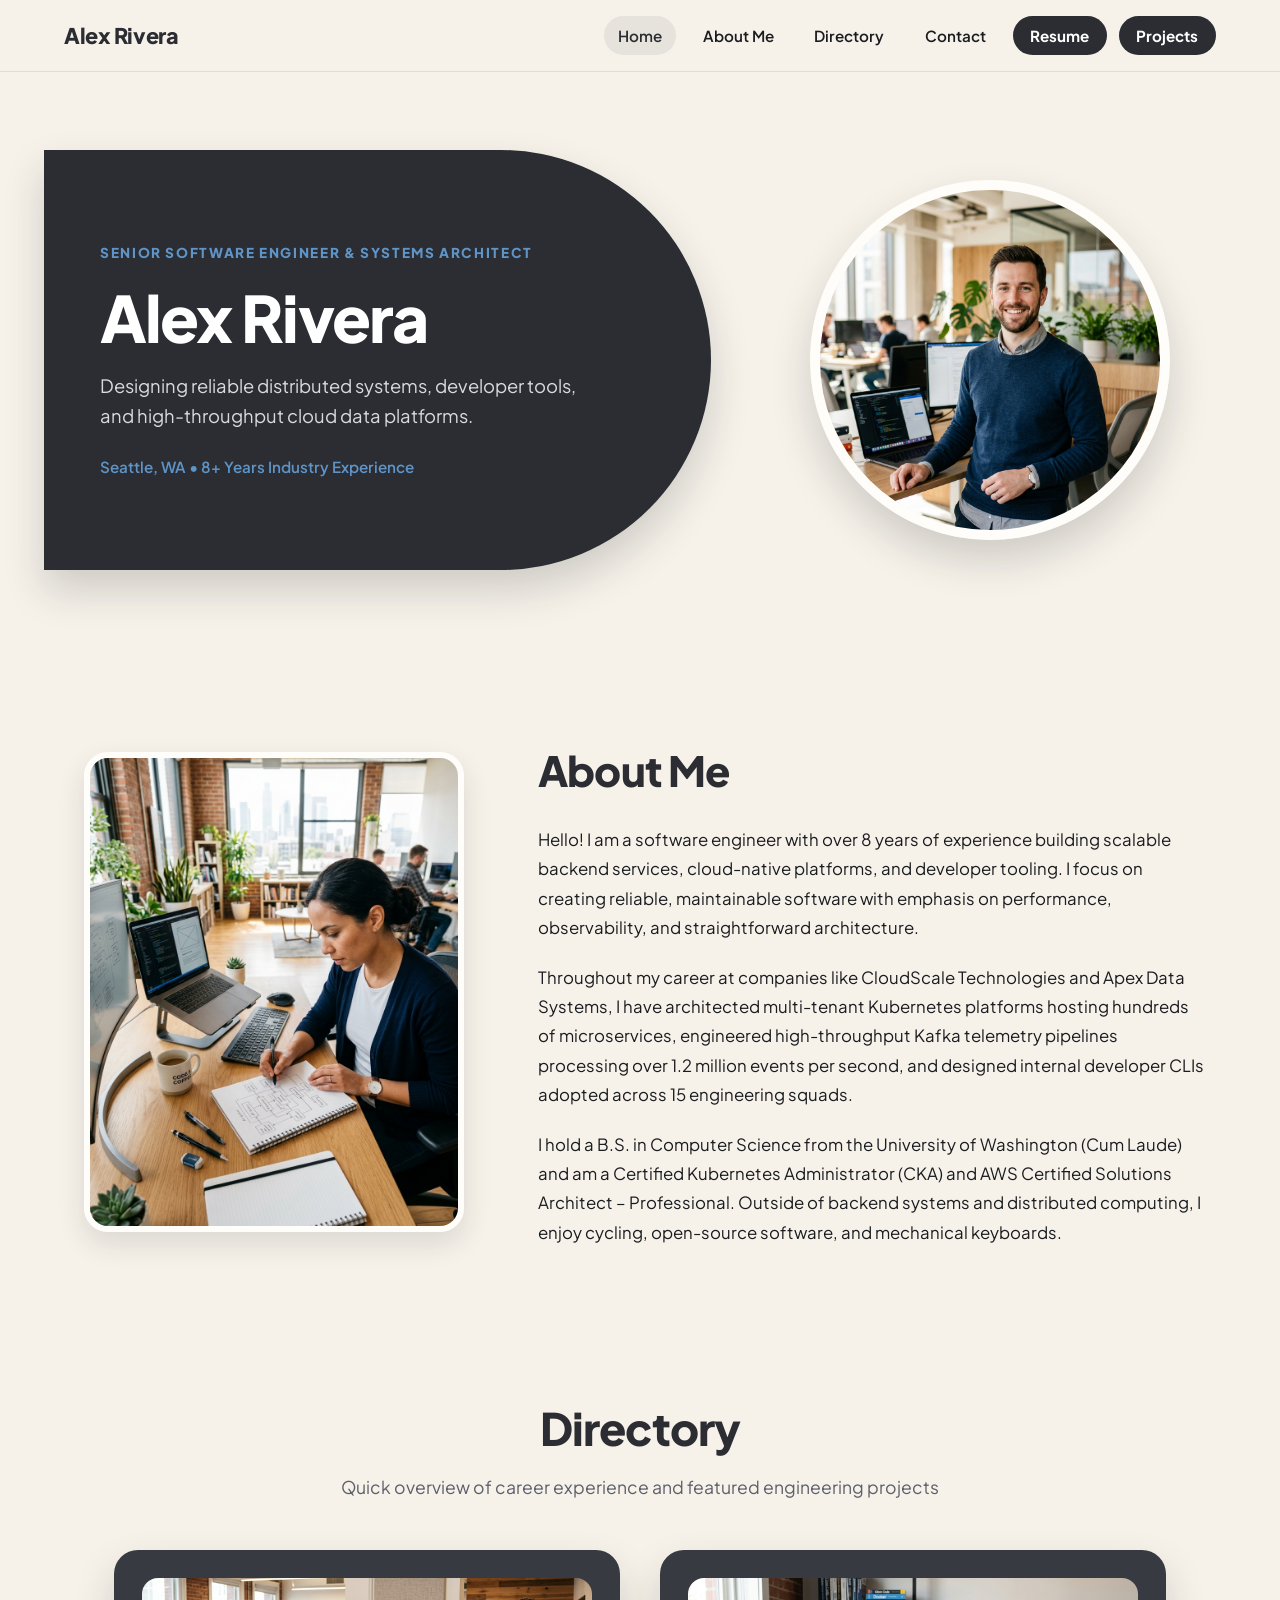
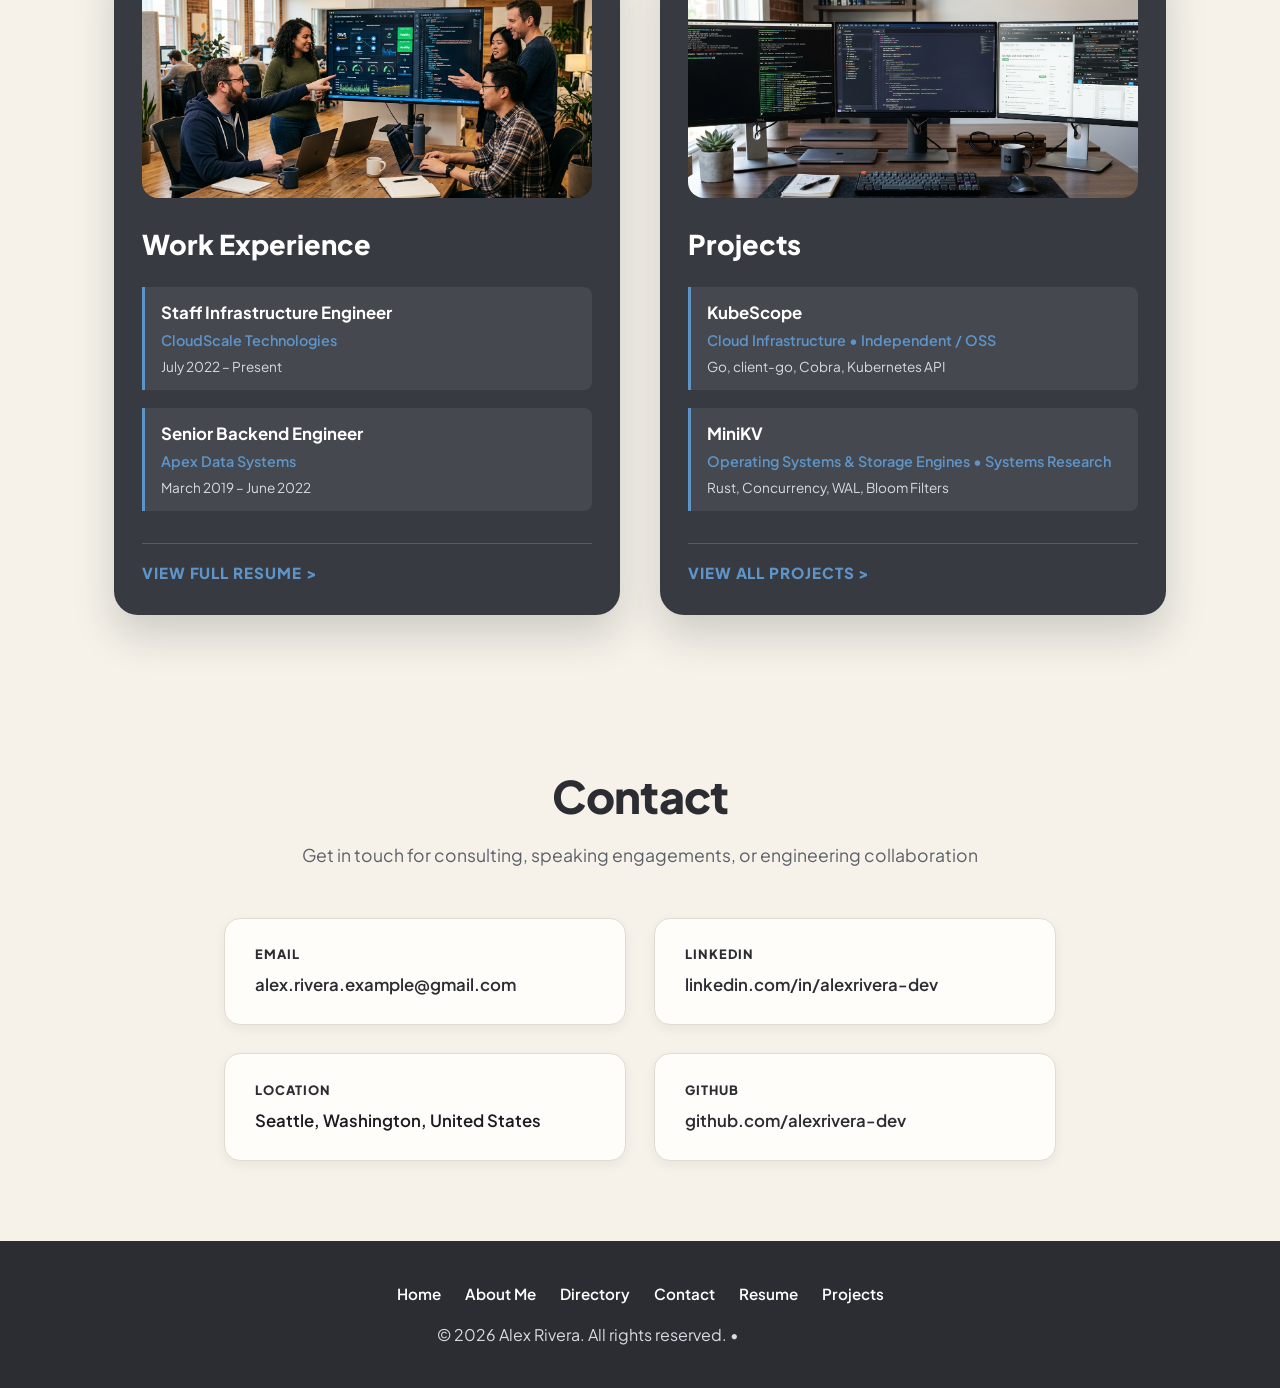
==== commit 9aac1c8f: "condense main page" ====
--- a/index.html
+++ b/index.html
@@ -64,29 +64,20 @@
           </p>
           <p class="about-blurb">
             Throughout my career at companies like CloudScale Technologies and Apex Data Systems, I have architected
-            multi-tenant Kubernetes platforms hosting hundreds of microservices, engineered high-throughput Kafka telemetry
-            pipelines processing over 1.2 million events per second, and designed internal developer CLIs adopted across 15 engineering squads.
+            multi-tenant Kubernetes platforms hosting hundreds of microservices, engineered high-throughput Kafka
+            telemetry
+            pipelines processing over 1.2 million events per second, and designed internal developer CLIs adopted across
+            15 engineering squads.
           </p>
           <p class="about-blurb">
-            I hold a B.S. in Computer Science from the University of Washington (Cum Laude) and am a Certified Kubernetes
-            Administrator (CKA) and AWS Certified Solutions Architect &ndash; Professional. Outside of backend systems and distributed
+            I hold a B.S. in Computer Science from the University of Washington (Cum Laude) and am a Certified
+            Kubernetes
+            Administrator (CKA) and AWS Certified Solutions Architect &ndash; Professional. Outside of backend systems
+            and distributed
             computing, I enjoy cycling, open-source software, and mechanical keyboards.
           </p>
 
-          <div class="about-highlights">
-            <div class="highlight-badge">
-              <strong>8+ Years</strong>
-              <span>Backend &amp; Cloud Experience</span>
-            </div>
-            <div class="highlight-badge">
-              <strong>Staff Level</strong>
-              <span>Systems Architecture</span>
-            </div>
-            <div class="highlight-badge">
-              <strong>Kubernetes &amp; Go</strong>
-              <span>Core Specialization</span>
-            </div>
-          </div>
+
         </div>
       </div>
     </section>
@@ -103,7 +94,7 @@
         <div class="directory-card">
           <img src="images/work_experience.jpg" alt="Work Experience" class="directory-card-img">
           <h3 class="directory-card-title">Work Experience</h3>
-          
+
           <ul class="directory-items">
             <li class="directory-item">
               <strong class="directory-item-title">Staff Infrastructure Engineer</strong>
@@ -114,11 +105,6 @@
               <strong class="directory-item-title">Senior Backend Engineer</strong>
               <span class="directory-item-subtitle">Apex Data Systems</span>
               <span class="directory-item-meta">March 2019 &ndash; June 2022</span>
-            </li>
-            <li class="directory-item">
-              <strong class="directory-item-title">Software Engineer</strong>
-              <span class="directory-item-subtitle">Beacon Networks</span>
-              <span class="directory-item-meta">June 2016 &ndash; February 2019</span>
             </li>
           </ul>
 
@@ -140,13 +126,9 @@
             </li>
             <li class="directory-item">
               <strong class="directory-item-title">MiniKV</strong>
-              <span class="directory-item-subtitle">Operating Systems &amp; Storage Engines &bull; Systems Research</span>
+              <span class="directory-item-subtitle">Operating Systems &amp; Storage Engines &bull; Systems
+                Research</span>
               <span class="directory-item-meta">Rust, Concurrency, WAL, Bloom Filters</span>
-            </li>
-            <li class="directory-item">
-              <strong class="directory-item-title">TraceFlow</strong>
-              <span class="directory-item-subtitle">Distributed Systems Observability &bull; CloudScale Labs</span>
-              <span class="directory-item-meta">Python, Asyncio, OpenTelemetry SDK, Docker</span>
             </li>
           </ul>
 
@@ -161,69 +143,36 @@
     <section id="contact" class="contact-section" aria-label="Contact">
       <div class="section-header-center">
         <h2 class="directory-title">Contact</h2>
-        <p class="directory-subtitle">Get in touch for consulting, speaking engagements, or engineering collaboration</p>
+        <p class="directory-subtitle">Get in touch for consulting, speaking engagements, or engineering collaboration
+        </p>
       </div>
 
       <div class="contact-grid">
-        <!-- Space for email, linkedin, and location -->
-        <div class="contact-info-cards">
-          <div class="contact-card">
-            <span class="contact-label">Email</span>
-            <span class="contact-value">
-              <a href="mailto:alex.rivera.example@gmail.com">alex.rivera.example@gmail.com</a>
-            </span>
-          </div>
-
-          <div class="contact-card">
-            <span class="contact-label">LinkedIn</span>
-            <span class="contact-value">
-              <a href="https://linkedin.com" target="_blank" rel="noopener noreferrer">linkedin.com/in/alexrivera-dev</a>
-            </span>
-          </div>
-
-          <div class="contact-card">
-            <span class="contact-label">Location</span>
-            <span class="contact-value">Seattle, Washington, United States</span>
-          </div>
-
-          <div class="contact-card">
-            <span class="contact-label">GitHub</span>
-            <span class="contact-value">
-              <a href="https://github.com" target="_blank" rel="noopener noreferrer">github.com/alexrivera-dev</a>
-            </span>
-          </div>
+        <div class="contact-card">
+          <span class="contact-label">Email</span>
+          <span class="contact-value">
+            <a href="mailto:alex.rivera.example@gmail.com">alex.rivera.example@gmail.com</a>
+          </span>
         </div>
 
-        <!-- Contact Form -->
-        <div class="contact-form-container">
-          <form action="#" method="post">
-            <div class="form-group">
-              <label for="name">Your Name</label>
-              <input type="text" id="name" name="name" class="form-input" required placeholder="Jane Doe">
-            </div>
+        <div class="contact-card">
+          <span class="contact-label">LinkedIn</span>
+          <span class="contact-value">
+            <a href="https://linkedin.com" target="_blank"
+              rel="noopener noreferrer">linkedin.com/in/alexrivera-dev</a>
+          </span>
+        </div>
 
-            <div class="form-group">
-              <label for="email">Your Email</label>
-              <input type="email" id="email" name="email" class="form-input" required placeholder="jane@example.com">
-            </div>
+        <div class="contact-card">
+          <span class="contact-label">Location</span>
+          <span class="contact-value">Seattle, Washington, United States</span>
+        </div>
 
-            <div class="form-group">
-              <label for="subject">Subject</label>
-              <select id="subject" name="subject" class="form-select">
-                <option value="general">General Inquiry</option>
-                <option value="consulting">Consulting / Contracting</option>
-                <option value="speaking">Speaking / Conference</option>
-                <option value="other">Other</option>
-              </select>
-            </div>
-
-            <div class="form-group">
-              <label for="message">Message</label>
-              <textarea id="message" name="message" rows="5" class="form-textarea" required placeholder="Write your message here..."></textarea>
-            </div>
-
-            <button type="submit" class="form-btn-submit">Send Message</button>
-          </form>
+        <div class="contact-card">
+          <span class="contact-label">GitHub</span>
+          <span class="contact-value">
+            <a href="https://github.com" target="_blank" rel="noopener noreferrer">github.com/alexrivera-dev</a>
+          </span>
         </div>
       </div>
     </section>
--- a/styles.css
+++ b/styles.css
@@ -466,40 +466,34 @@
    ========================================================================== */
 .contact-section {
   padding: 4.5rem 1.5rem 5rem;
-  max-width: 1100px;
+  max-width: 880px;
   margin: 0 auto;
   width: 100%;
 }
 
 .contact-grid {
   display: grid;
-  grid-template-columns: 1fr 1.25fr;
-  gap: 3.5rem;
-  align-items: flex-start;
+  grid-template-columns: repeat(2, 1fr);
+  gap: 1.75rem;
   margin-top: 2.5rem;
-}
-
-.contact-info-cards {
-  display: flex;
-  flex-direction: column;
-  gap: 1.25rem;
 }
 
 .contact-card {
   background: var(--bg-white);
   border: 1px solid var(--border-beige);
   border-radius: var(--radius-md);
-  padding: 1.25rem 1.5rem;
+  padding: 1.6rem 1.85rem;
   box-shadow: var(--shadow-sm);
   display: flex;
   flex-direction: column;
-  gap: 0.25rem;
+  gap: 0.35rem;
   transition: var(--transition);
 }
 
 .contact-card:hover {
   border-color: var(--grey);
   box-shadow: var(--shadow-md);
+  transform: translateY(-3px);
 }
 
 .contact-label {
@@ -523,69 +517,6 @@
 .contact-value a:hover {
   color: var(--accent-color);
   text-decoration: underline;
-}
-
-/* Form Styles */
-.contact-form-container {
-  background: var(--bg-white);
-  border: 1px solid var(--border-beige);
-  border-radius: var(--radius-lg);
-  padding: 2rem;
-  box-shadow: var(--shadow-md);
-}
-
-.form-group {
-  margin-bottom: 1.25rem;
-}
-
-.form-group label {
-  display: block;
-  font-weight: 700;
-  font-size: 0.9rem;
-  color: var(--grey);
-  margin-bottom: 0.4rem;
-}
-
-.form-input,
-.form-select,
-.form-textarea {
-  width: 100%;
-  padding: 0.75rem 1rem;
-  font-family: inherit;
-  font-size: 0.95rem;
-  border: 1.5px solid var(--border-beige);
-  border-radius: var(--radius-sm);
-  background-color: var(--bg-beige);
-  color: var(--text-dark);
-  transition: var(--transition);
-}
-
-.form-input:focus,
-.form-select:focus,
-.form-textarea:focus {
-  outline: none;
-  border-color: var(--grey);
-  background-color: var(--bg-white);
-  box-shadow: 0 0 0 3px rgba(43, 45, 51, 0.12);
-}
-
-.form-btn-submit {
-  background-color: var(--grey);
-  color: var(--text-light);
-  border: none;
-  border-radius: var(--radius-full);
-  padding: 0.85rem 2rem;
-  font-family: inherit;
-  font-size: 1rem;
-  font-weight: 700;
-  cursor: pointer;
-  transition: var(--transition);
-}
-
-.form-btn-submit:hover {
-  background-color: var(--grey-hover);
-  transform: translateY(-2px);
-  box-shadow: var(--shadow-md);
 }
 
 /* ==========================================================================
@@ -883,10 +814,6 @@
   .about-image-wrapper {
     margin: 0 auto;
   }
-
-  .contact-grid {
-    grid-template-columns: 1fr;
-  }
 }
 
 @media (max-width: 600px) {
@@ -899,6 +826,11 @@
     height: 380px;
   }
 
+  .contact-grid {
+    grid-template-columns: 1fr;
+    gap: 1.25rem;
+  }
+
   .subpage-header {
     border-radius: 0 0 24px 24px;
     padding: 2.5rem 1.25rem 2rem;
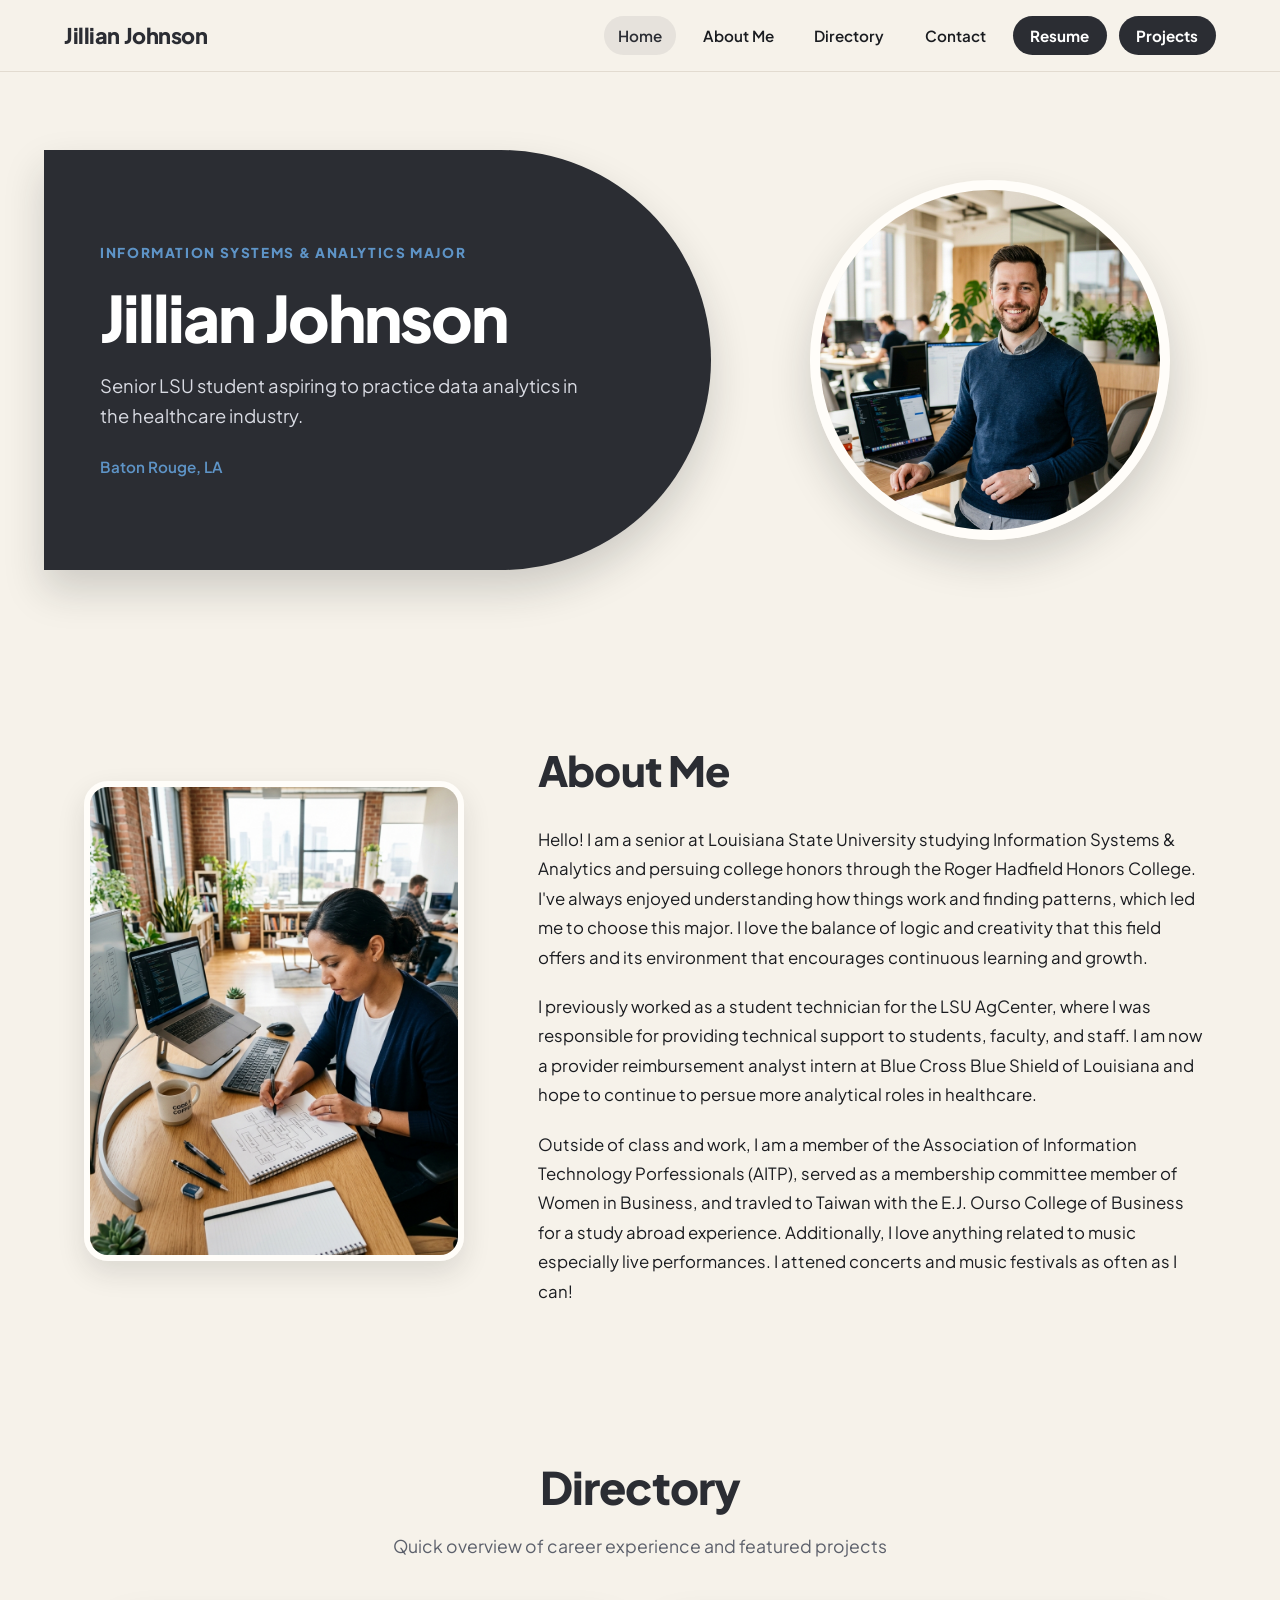
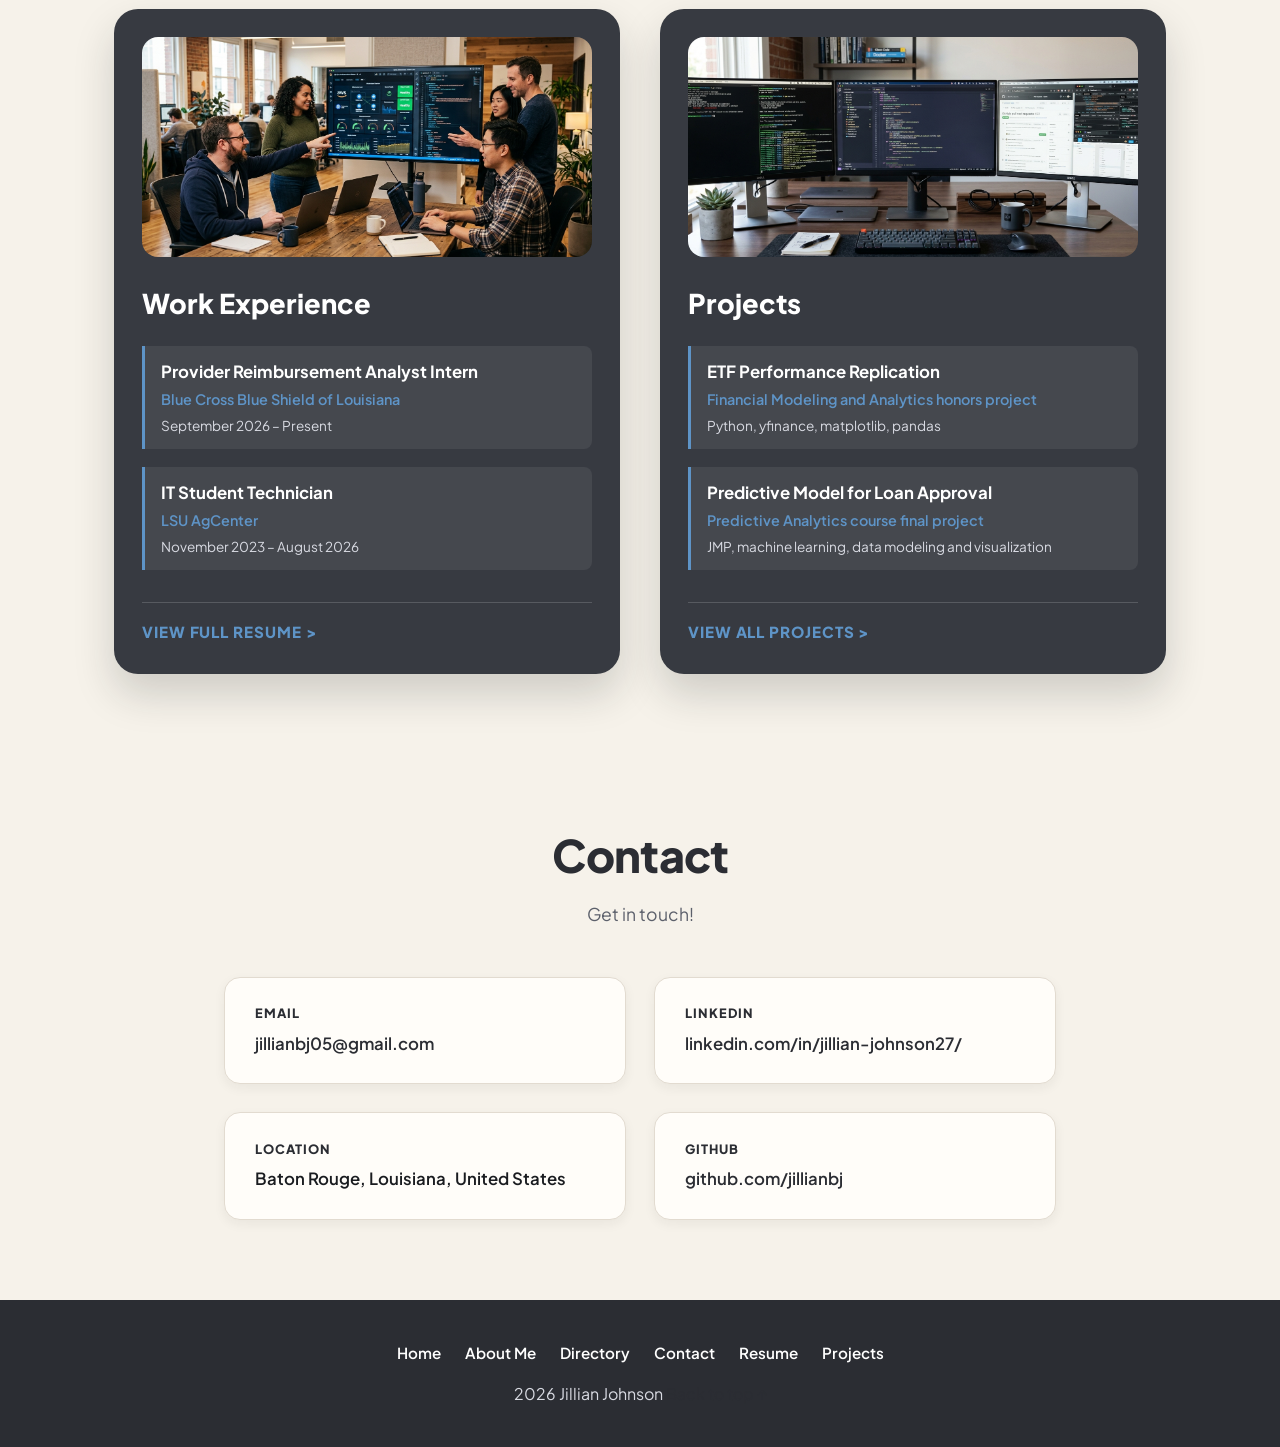
==== commit 5ddebeb2: "personalize website content with my information" ====
--- a/index.html
+++ b/index.html
@@ -4,7 +4,7 @@
 <head>
   <meta charset="UTF-8">
   <meta name="viewport" content="width=device-width, initial-scale=1.0">
-  <title>Alex Rivera | Software Engineer &amp; Systems Architect</title>
+  <title>Jillian Johnson | Information Systems &amp; Analytics Major</title>
   <link rel="stylesheet" href="styles.css">
 </head>
 
@@ -13,7 +13,7 @@
   <!-- Global Header Navigation -->
   <header class="site-header">
     <nav class="nav-container" aria-label="Main Navigation">
-      <a href="index.html" class="nav-brand">Alex Rivera</a>
+      <a href="index.html" class="nav-brand">Jillian Johnson</a>
       <div class="nav-links">
         <a href="#intro" class="nav-link active">Home</a>
         <a href="#about" class="nav-link">About Me</a>
@@ -31,12 +31,12 @@
       <div class="intro-grid">
         <!-- Shape on the left: Name and short introduction -->
         <div class="intro-shape-left">
-          <p class="intro-tag">Senior Software Engineer &amp; Systems Architect</p>
-          <h1 class="intro-title">Alex Rivera</h1>
+          <p class="intro-tag">Information Systems &amp; Analytics Major</p>
+          <h1 class="intro-title">Jillian Johnson</h1>
           <p class="intro-description">
-            Designing reliable distributed systems, developer tools, and high-throughput cloud data platforms.
+            Senior LSU student aspiring to practice data analytics in the healthcare industry.
           </p>
-          <p class="intro-meta">Seattle, WA &bull; 8+ Years Industry Experience</p>
+          <p class="intro-meta">Baton Rouge, LA</p>
         </div>
 
         <!-- Shape on the right: Picture of me -->
@@ -58,23 +58,23 @@
         <div class="about-content">
           <h2 class="about-heading">About Me</h2>
           <p class="about-blurb">
-            Hello! I am a software engineer with over 8 years of experience building scalable backend services,
-            cloud-native platforms, and developer tooling. I focus on creating reliable, maintainable software
-            with emphasis on performance, observability, and straightforward architecture.
+            Hello! I am a senior at Louisiana State University studying Information Systems &amp; Analytics and
+            persuing college honors through the Roger Hadfield Honors College. I've always enjoyed understanding how
+            things work and finding patterns, which led me to choose this major. I love the balance of logic and
+            creativity
+            that this field offers and its environment that encourages continuous learning and growth.
           </p>
           <p class="about-blurb">
-            Throughout my career at companies like CloudScale Technologies and Apex Data Systems, I have architected
-            multi-tenant Kubernetes platforms hosting hundreds of microservices, engineered high-throughput Kafka
-            telemetry
-            pipelines processing over 1.2 million events per second, and designed internal developer CLIs adopted across
-            15 engineering squads.
+            I previously worked as a student technician for the LSU AgCenter, where I was responsible for providing
+            technical support to students, faculty, and staff. I am now a provider reimbursement analyst intern at
+            Blue Cross Blue Shield of Louisiana and hope to continue to persue more analytical roles in healthcare.
           </p>
           <p class="about-blurb">
-            I hold a B.S. in Computer Science from the University of Washington (Cum Laude) and am a Certified
-            Kubernetes
-            Administrator (CKA) and AWS Certified Solutions Architect &ndash; Professional. Outside of backend systems
-            and distributed
-            computing, I enjoy cycling, open-source software, and mechanical keyboards.
+            Outside of class and work, I am a member of the Association of Information Technology Porfessionals (AITP),
+            served as a membership committee member of Women in Business, and travled to Taiwan with the E.J. Ourso
+            College of Business
+            for a study abroad experience. Additionally, I love anything related to music especially live performances.
+            I attened concerts and music festivals as often as I can!
           </p>
 
 
@@ -86,7 +86,7 @@
     <section id="directory" class="directory-section" aria-label="Directory">
       <div class="section-header-center">
         <h2 class="directory-title">Directory</h2>
-        <p class="directory-subtitle">Quick overview of career experience and featured engineering projects</p>
+        <p class="directory-subtitle">Quick overview of career experience and featured projects</p>
       </div>
 
       <div class="directory-grid-two">
@@ -97,14 +97,14 @@
 
           <ul class="directory-items">
             <li class="directory-item">
-              <strong class="directory-item-title">Staff Infrastructure Engineer</strong>
-              <span class="directory-item-subtitle">CloudScale Technologies</span>
-              <span class="directory-item-meta">July 2022 &ndash; Present</span>
+              <strong class="directory-item-title">Provider Reimbursement Analyst Intern</strong>
+              <span class="directory-item-subtitle">Blue Cross Blue Shield of Louisiana</span>
+              <span class="directory-item-meta">September 2026 &ndash; Present</span>
             </li>
             <li class="directory-item">
-              <strong class="directory-item-title">Senior Backend Engineer</strong>
-              <span class="directory-item-subtitle">Apex Data Systems</span>
-              <span class="directory-item-meta">March 2019 &ndash; June 2022</span>
+              <strong class="directory-item-title">IT Student Technician</strong>
+              <span class="directory-item-subtitle">LSU AgCenter</span>
+              <span class="directory-item-meta">November 2023 &ndash; August 2026</span>
             </li>
           </ul>
 
@@ -120,15 +120,14 @@
 
           <ul class="directory-items">
             <li class="directory-item">
-              <strong class="directory-item-title">KubeScope</strong>
-              <span class="directory-item-subtitle">Cloud Infrastructure &bull; Independent / OSS</span>
-              <span class="directory-item-meta">Go, client-go, Cobra, Kubernetes API</span>
+              <strong class="directory-item-title">ETF Performance Replication</strong>
+              <span class="directory-item-subtitle">Financial Modeling and Analytics honors project</span>
+              <span class="directory-item-meta">Python, yfinance, matplotlib, pandas</span>
             </li>
             <li class="directory-item">
-              <strong class="directory-item-title">MiniKV</strong>
-              <span class="directory-item-subtitle">Operating Systems &amp; Storage Engines &bull; Systems
-                Research</span>
-              <span class="directory-item-meta">Rust, Concurrency, WAL, Bloom Filters</span>
+              <strong class="directory-item-title">Predictive Model for Loan Approval</strong>
+              <span class="directory-item-subtitle">Predictive Analytics course final project</span>
+              <span class="directory-item-meta">JMP, machine learning, data modeling and visualization</span>
             </li>
           </ul>
 
@@ -143,7 +142,7 @@
     <section id="contact" class="contact-section" aria-label="Contact">
       <div class="section-header-center">
         <h2 class="directory-title">Contact</h2>
-        <p class="directory-subtitle">Get in touch for consulting, speaking engagements, or engineering collaboration
+        <p class="directory-subtitle">Get in touch!
         </p>
       </div>
 
@@ -151,27 +150,27 @@
         <div class="contact-card">
           <span class="contact-label">Email</span>
           <span class="contact-value">
-            <a href="mailto:alex.rivera.example@gmail.com">alex.rivera.example@gmail.com</a>
+            <a href="mailto:jillianbj05@gmail.com">jillianbj05@gmail.com</a>
           </span>
         </div>
 
         <div class="contact-card">
           <span class="contact-label">LinkedIn</span>
           <span class="contact-value">
-            <a href="https://linkedin.com" target="_blank"
-              rel="noopener noreferrer">linkedin.com/in/alexrivera-dev</a>
+            <a href="https://www.linkedin.com/in/jillian-johnson27/" target="_blank"
+              rel="noopener noreferrer">linkedin.com/in/jillian-johnson27/</a>
           </span>
         </div>
 
         <div class="contact-card">
           <span class="contact-label">Location</span>
-          <span class="contact-value">Seattle, Washington, United States</span>
+          <span class="contact-value">Baton Rouge, Louisiana, United States</span>
         </div>
 
         <div class="contact-card">
           <span class="contact-label">GitHub</span>
           <span class="contact-value">
-            <a href="https://github.com" target="_blank" rel="noopener noreferrer">github.com/alexrivera-dev</a>
+            <a href="https://github.com/jillianbj" target="_blank" rel="noopener noreferrer">github.com/jillianbj</a>
           </span>
         </div>
       </div>
@@ -189,7 +188,7 @@
         <a href="resume.html">Resume</a>
         <a href="projects.html">Projects</a>
       </div>
-      <p>&copy; 2026 Alex Rivera. All rights reserved. &bull; <a href="#intro">Back to top &uarr;</a></p>
+      <p> 2026 Jillian Johnson <a href="#intro">Back to top &uarr;</a></p>
     </div>
   </footer>
 
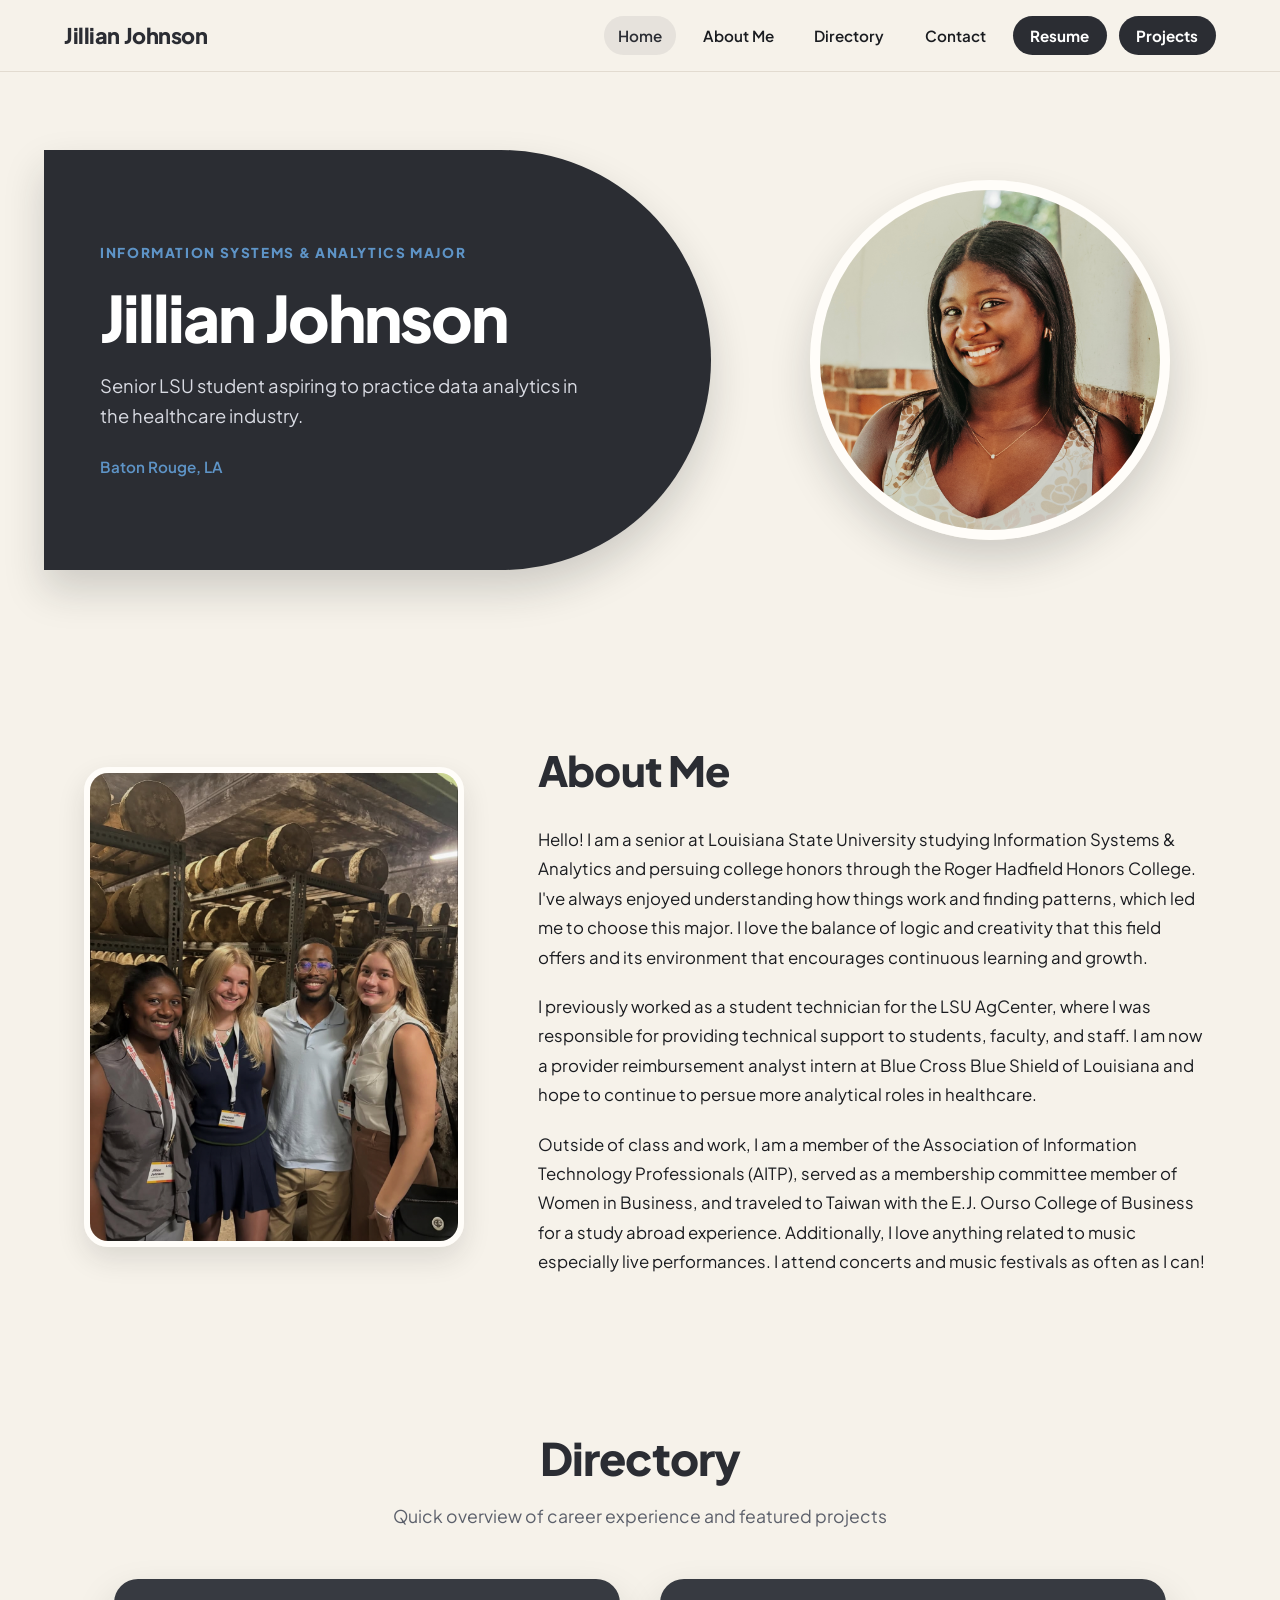
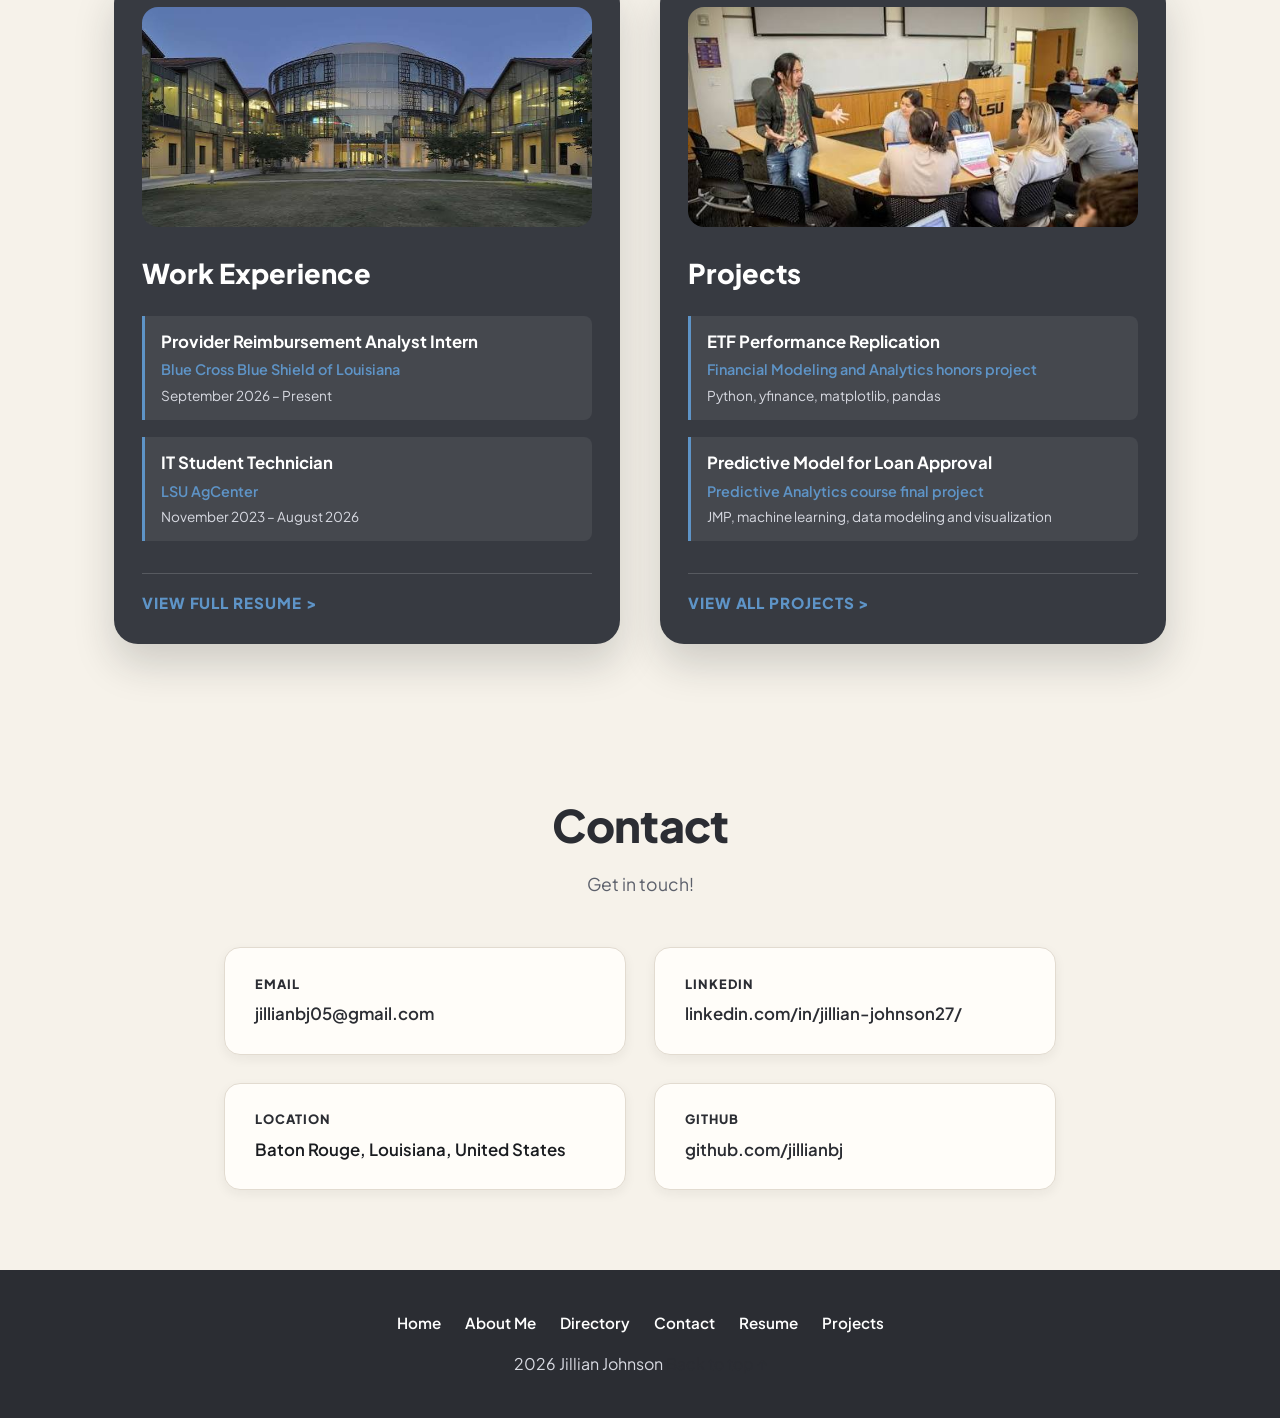
==== commit 789b047b: "change pictures" ====
--- a/index.html
+++ b/index.html
@@ -41,7 +41,7 @@
 
         <!-- Shape on the right: Picture of me -->
         <div class="intro-shape-right">
-          <img src="images/profile_hero.jpg" alt="Alex Rivera portrait" class="intro-portrait-circle">
+          <img src="images/intro_profile.jpg" alt="Jillian Johnson" class="intro-portrait-circle">
         </div>
       </div>
     </section>
@@ -51,7 +51,7 @@
       <div class="about-grid">
         <!-- Picture on the left as seen -->
         <div class="about-image-wrapper">
-          <img src="images/about_me.jpg" alt="Alex Rivera working at desk" class="about-portrait">
+          <img src="images/about_me_group.jpg" alt="Jillian Johnson with peers" class="about-portrait">
         </div>
 
         <!-- Blurb on the right with title "About Me" -->
@@ -70,11 +70,11 @@
             Blue Cross Blue Shield of Louisiana and hope to continue to persue more analytical roles in healthcare.
           </p>
           <p class="about-blurb">
-            Outside of class and work, I am a member of the Association of Information Technology Porfessionals (AITP),
-            served as a membership committee member of Women in Business, and travled to Taiwan with the E.J. Ourso
+            Outside of class and work, I am a member of the Association of Information Technology Professionals (AITP),
+            served as a membership committee member of Women in Business, and traveled to Taiwan with the E.J. Ourso
             College of Business
             for a study abroad experience. Additionally, I love anything related to music especially live performances.
-            I attened concerts and music festivals as often as I can!
+            I attend concerts and music festivals as often as I can!
           </p>
 
 
@@ -92,7 +92,7 @@
       <div class="directory-grid-two">
         <!-- Box 1 (Left): Work Experience -->
         <div class="directory-card">
-          <img src="images/work_experience.jpg" alt="Work Experience" class="directory-card-img">
+          <img src="images/directory_work.jfif" alt="LSU Business Education Complex" class="directory-card-img">
           <h3 class="directory-card-title">Work Experience</h3>
 
           <ul class="directory-items">
@@ -115,7 +115,7 @@
 
         <!-- Box 2 (Right): Projects -->
         <div class="directory-card">
-          <img src="images/projects_preview.jpg" alt="Projects" class="directory-card-img">
+          <img src="images/directory_projects.jfif" alt="LSU classroom" class="directory-card-img">
           <h3 class="directory-card-title">Projects</h3>
 
           <ul class="directory-items">
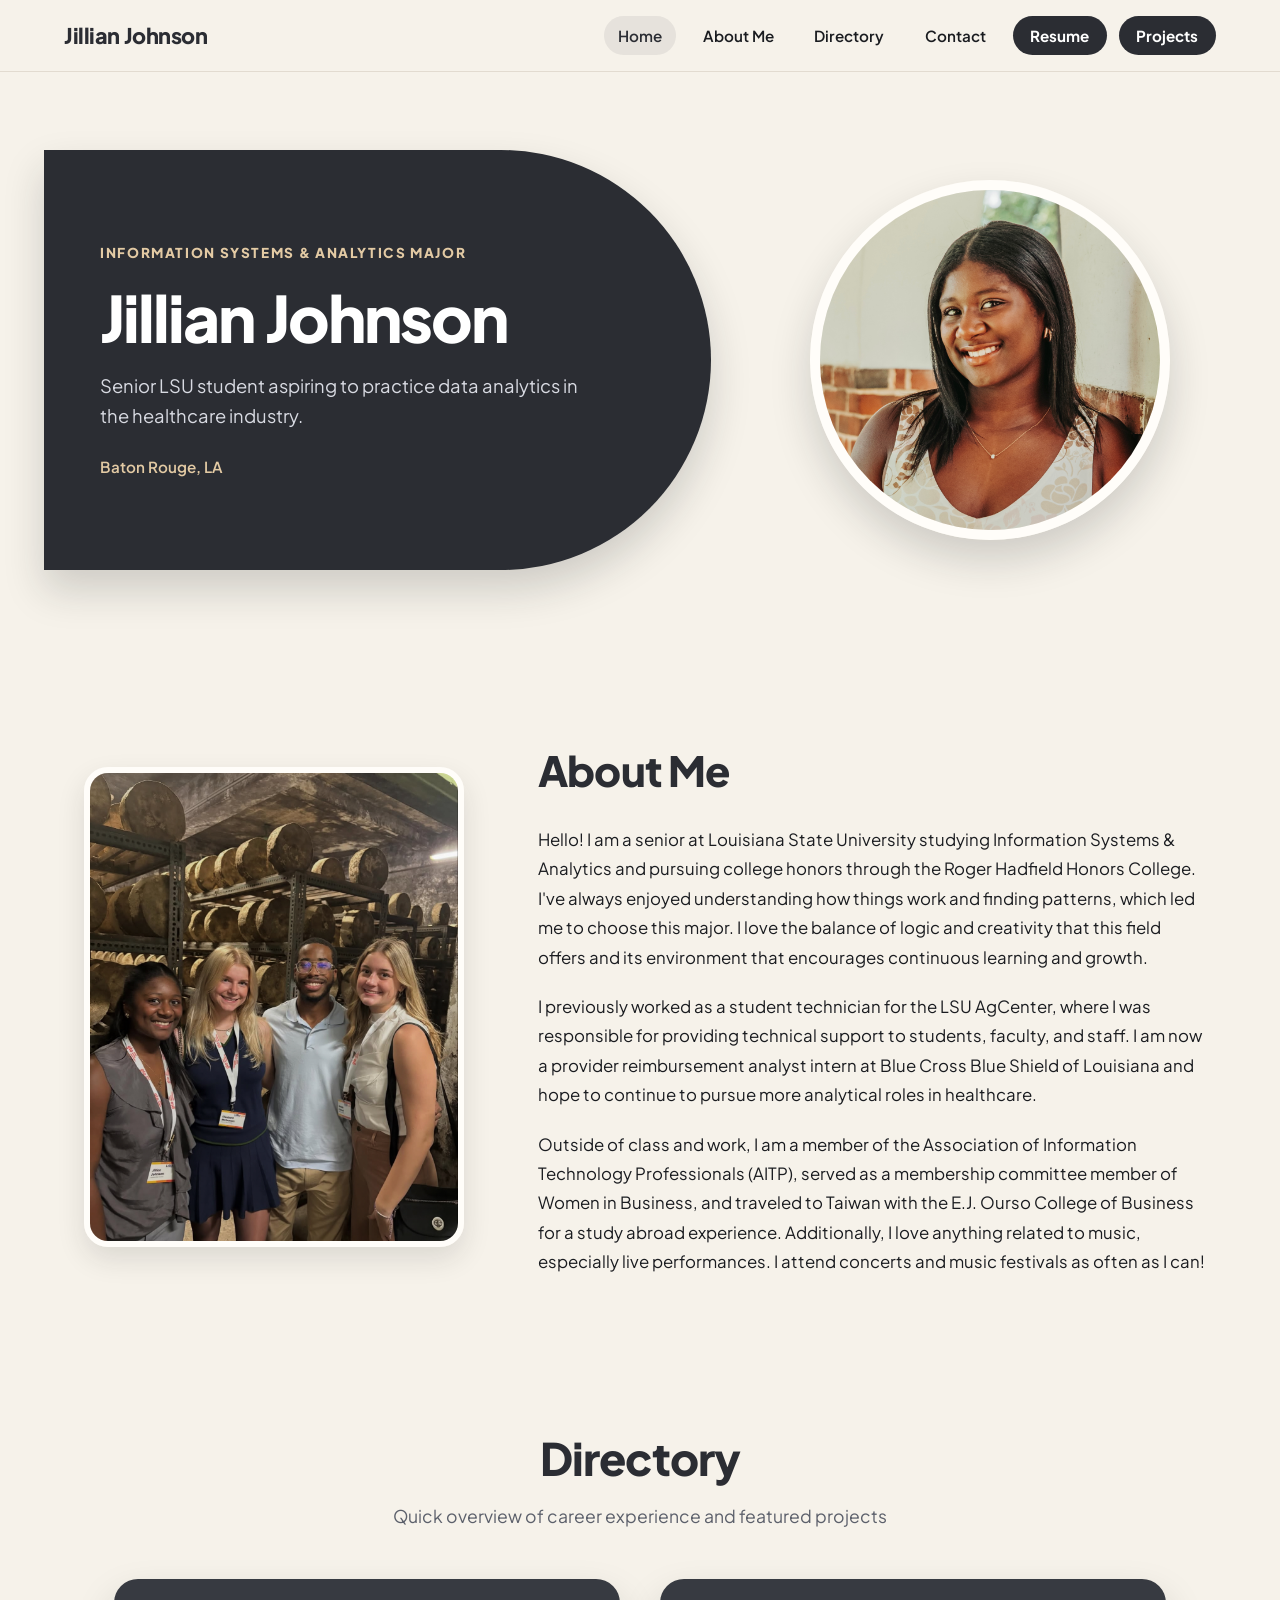
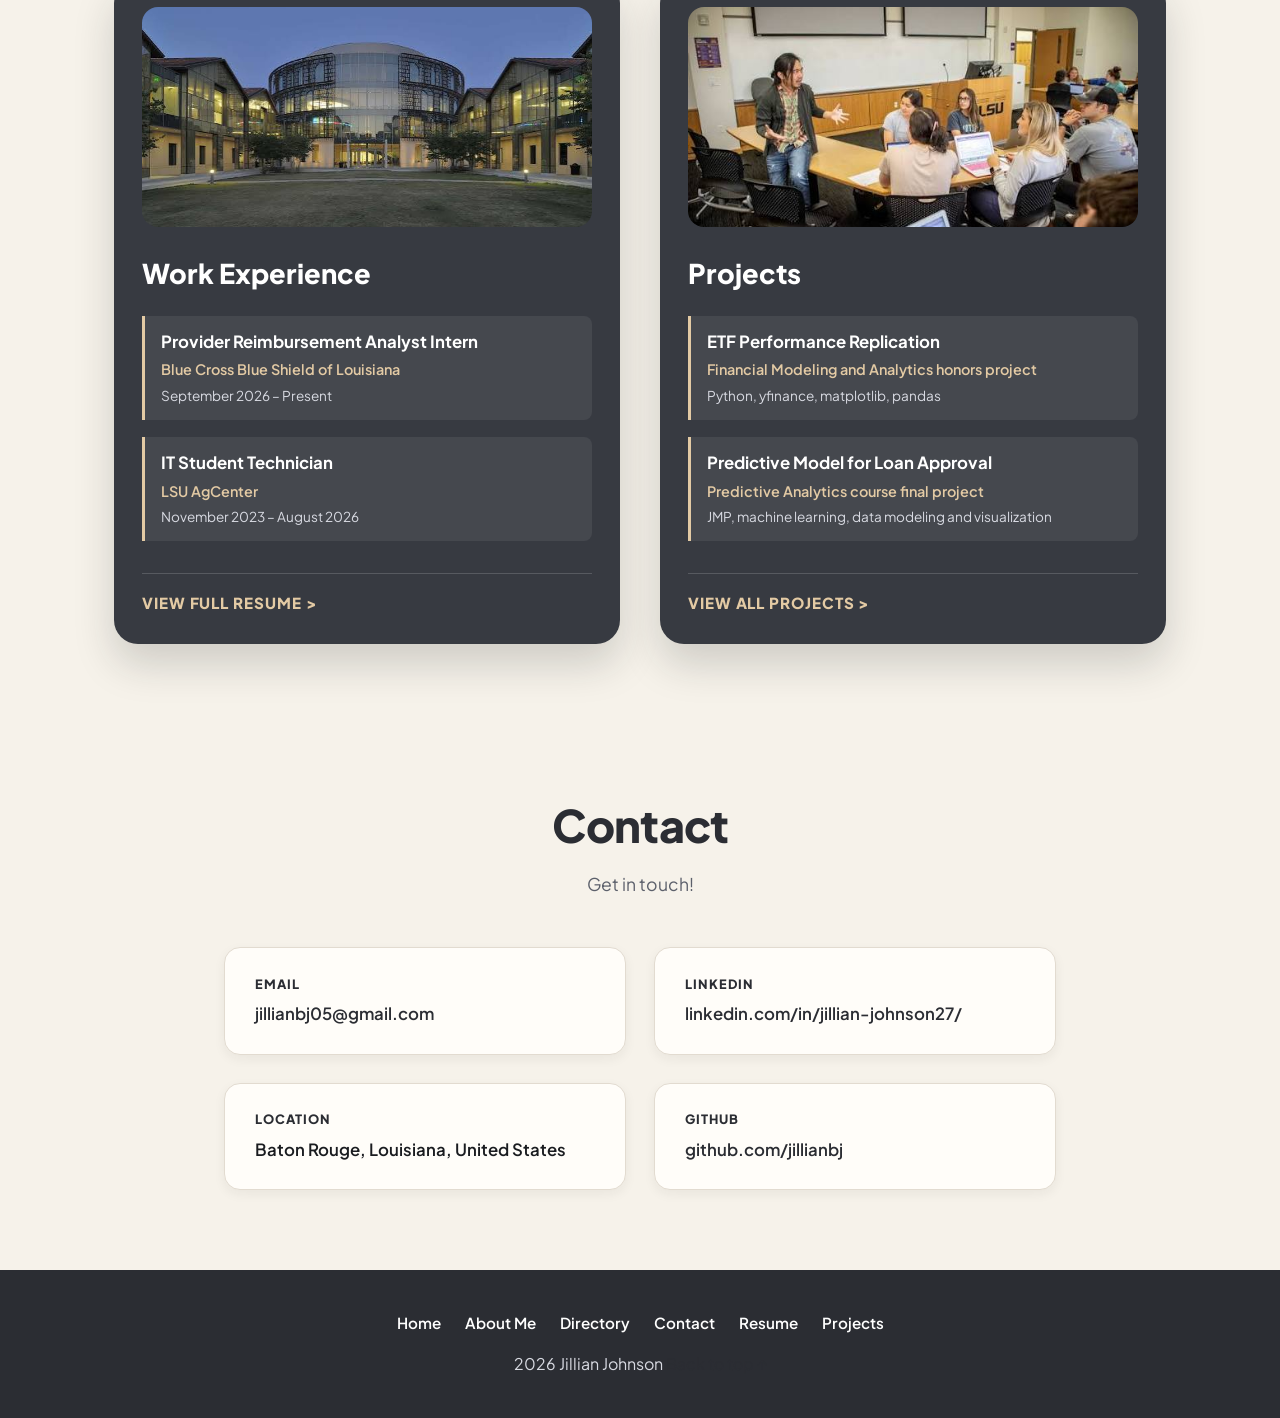
==== commit 88d0da12: "final text and theme color revisions" ====
--- a/index.html
+++ b/index.html
@@ -59,7 +59,7 @@
           <h2 class="about-heading">About Me</h2>
           <p class="about-blurb">
             Hello! I am a senior at Louisiana State University studying Information Systems &amp; Analytics and
-            persuing college honors through the Roger Hadfield Honors College. I've always enjoyed understanding how
+            pursuing college honors through the Roger Hadfield Honors College. I've always enjoyed understanding how
             things work and finding patterns, which led me to choose this major. I love the balance of logic and
             creativity
             that this field offers and its environment that encourages continuous learning and growth.
@@ -67,13 +67,13 @@
           <p class="about-blurb">
             I previously worked as a student technician for the LSU AgCenter, where I was responsible for providing
             technical support to students, faculty, and staff. I am now a provider reimbursement analyst intern at
-            Blue Cross Blue Shield of Louisiana and hope to continue to persue more analytical roles in healthcare.
+            Blue Cross Blue Shield of Louisiana and hope to continue to pursue more analytical roles in healthcare.
           </p>
           <p class="about-blurb">
             Outside of class and work, I am a member of the Association of Information Technology Professionals (AITP),
             served as a membership committee member of Women in Business, and traveled to Taiwan with the E.J. Ourso
             College of Business
-            for a study abroad experience. Additionally, I love anything related to music especially live performances.
+            for a study abroad experience. Additionally, I love anything related to music, especially live performances.
             I attend concerts and music festivals as often as I can!
           </p>
 
--- a/styles.css
+++ b/styles.css
@@ -10,27 +10,27 @@
   --bg-beige: #F6F2EA;
   --bg-beige-card: #ECE6DA;
   --bg-white: #FFFDF9;
-  
+
   /* Dark Grey Secondary Color System */
   --grey: #2B2D33;
   --grey-dark: #1E2024;
   --grey-card: #373A41;
   --grey-surface: #42464F;
   --grey-hover: #4F535D;
-  
+
   /* Backward Compatibility Aliases */
   --navy: var(--grey);
   --navy-dark: var(--grey-dark);
   --navy-card: var(--grey-card);
   --navy-surface: var(--grey-surface);
   --navy-hover: var(--grey-hover);
-  
+
   --brown: var(--grey);
   --brown-dark: var(--grey-dark);
   --brown-card: var(--grey-card);
   --brown-surface: var(--grey-surface);
   --brown-hover: var(--grey-hover);
-  
+
   /* Typography Colors */
   --text-dark: #1A1C20;
   --text-brown: var(--text-dark);
@@ -38,15 +38,15 @@
   --text-muted: #5C606B;
   --text-light: #FFFFFF;
   --text-subtle: #D8DAE2;
-  
+
   /* Modern Accent (Refined Steel Slate / Soft Cyan) */
-  --accent-color: #5E94C7;
-  --accent-color-hover: #82B0DD;
+  --accent-color: #e3caa4;
+  --accent-color-hover: #f7dfbb;
   --accent-warm: var(--accent-color);
   --accent-warm-hover: var(--accent-color-hover);
   --accent-blue: var(--accent-color);
   --accent-blue-hover: var(--accent-color-hover);
-  
+
   --border-beige: #E2DBD0;
   --border-light: rgba(255, 255, 255, 0.16);
 
@@ -62,7 +62,9 @@
 }
 
 /* Base Styles */
-*, *::before, *::after {
+*,
+*::before,
+*::after {
   box-sizing: border-box;
   margin: 0;
   padding: 0;
@@ -839,4 +841,4 @@
   .subpage-section {
     padding: 1.5rem;
   }
-}
+}
